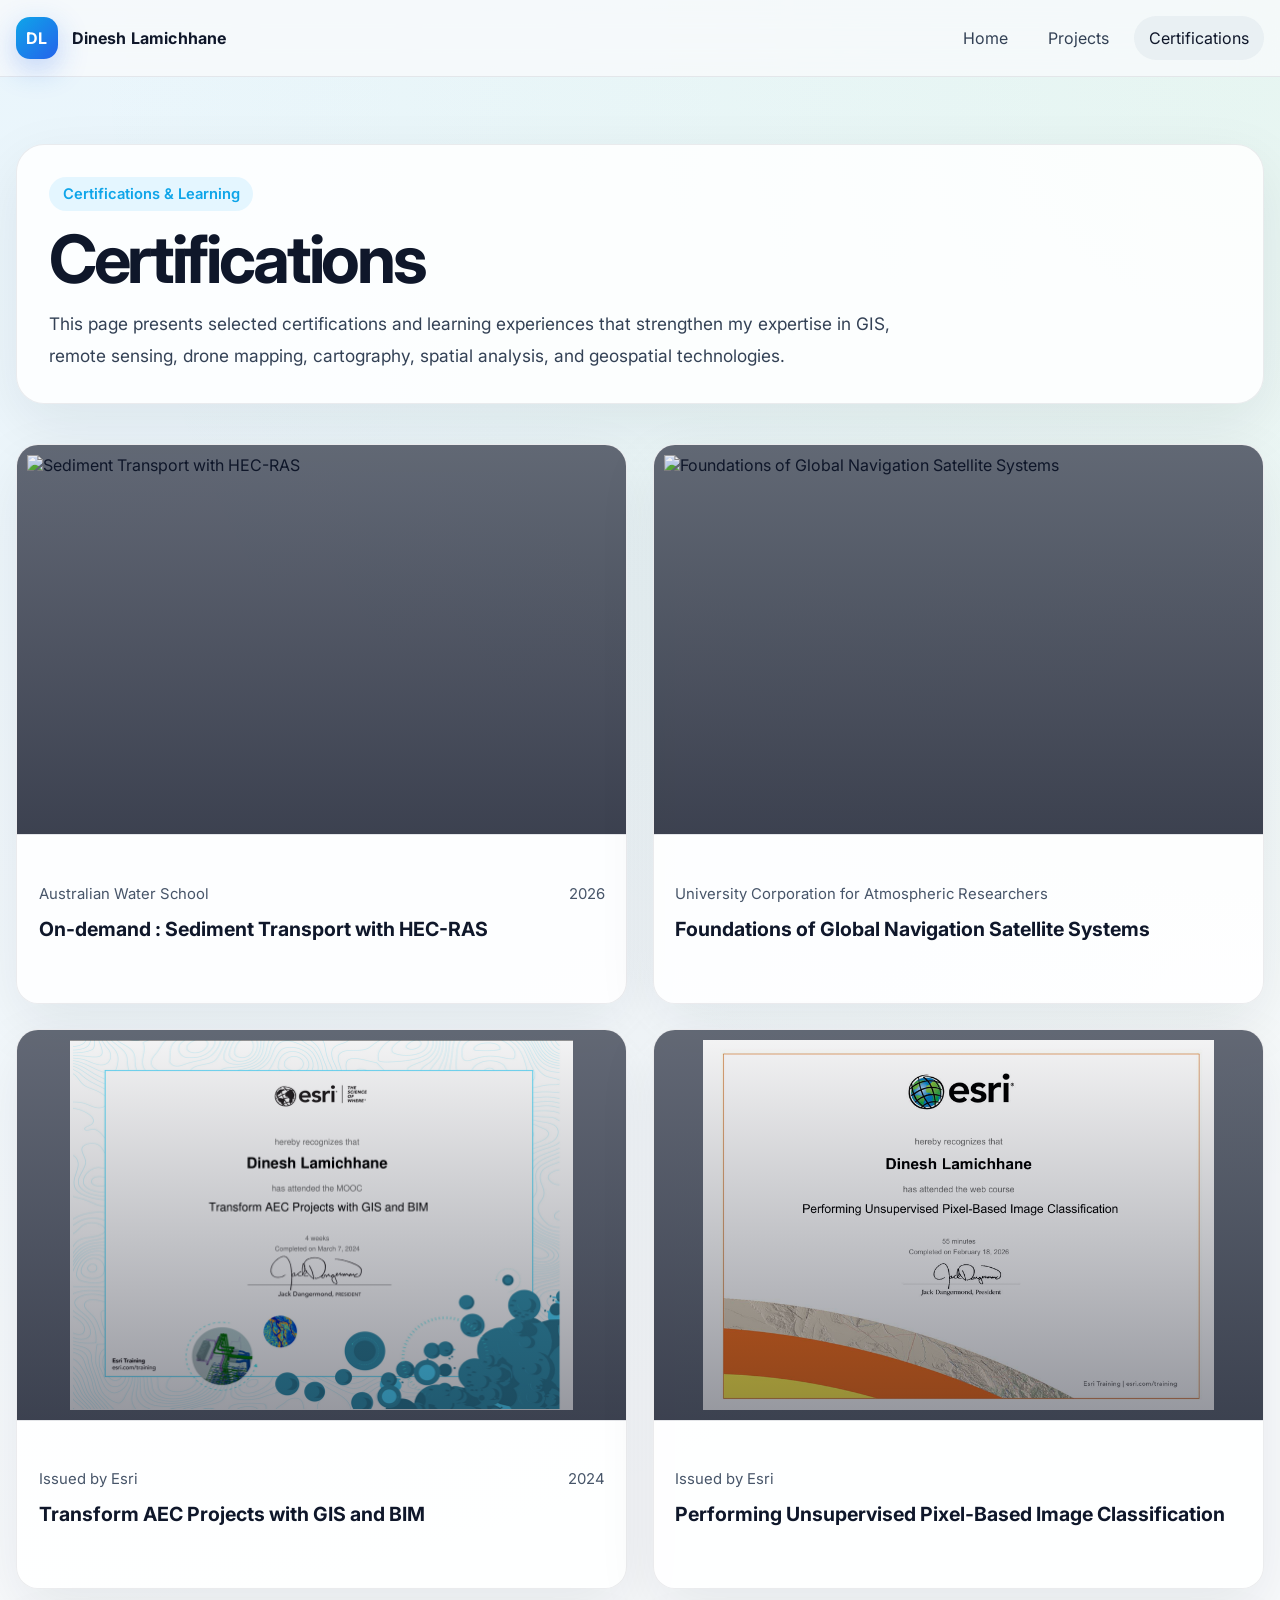
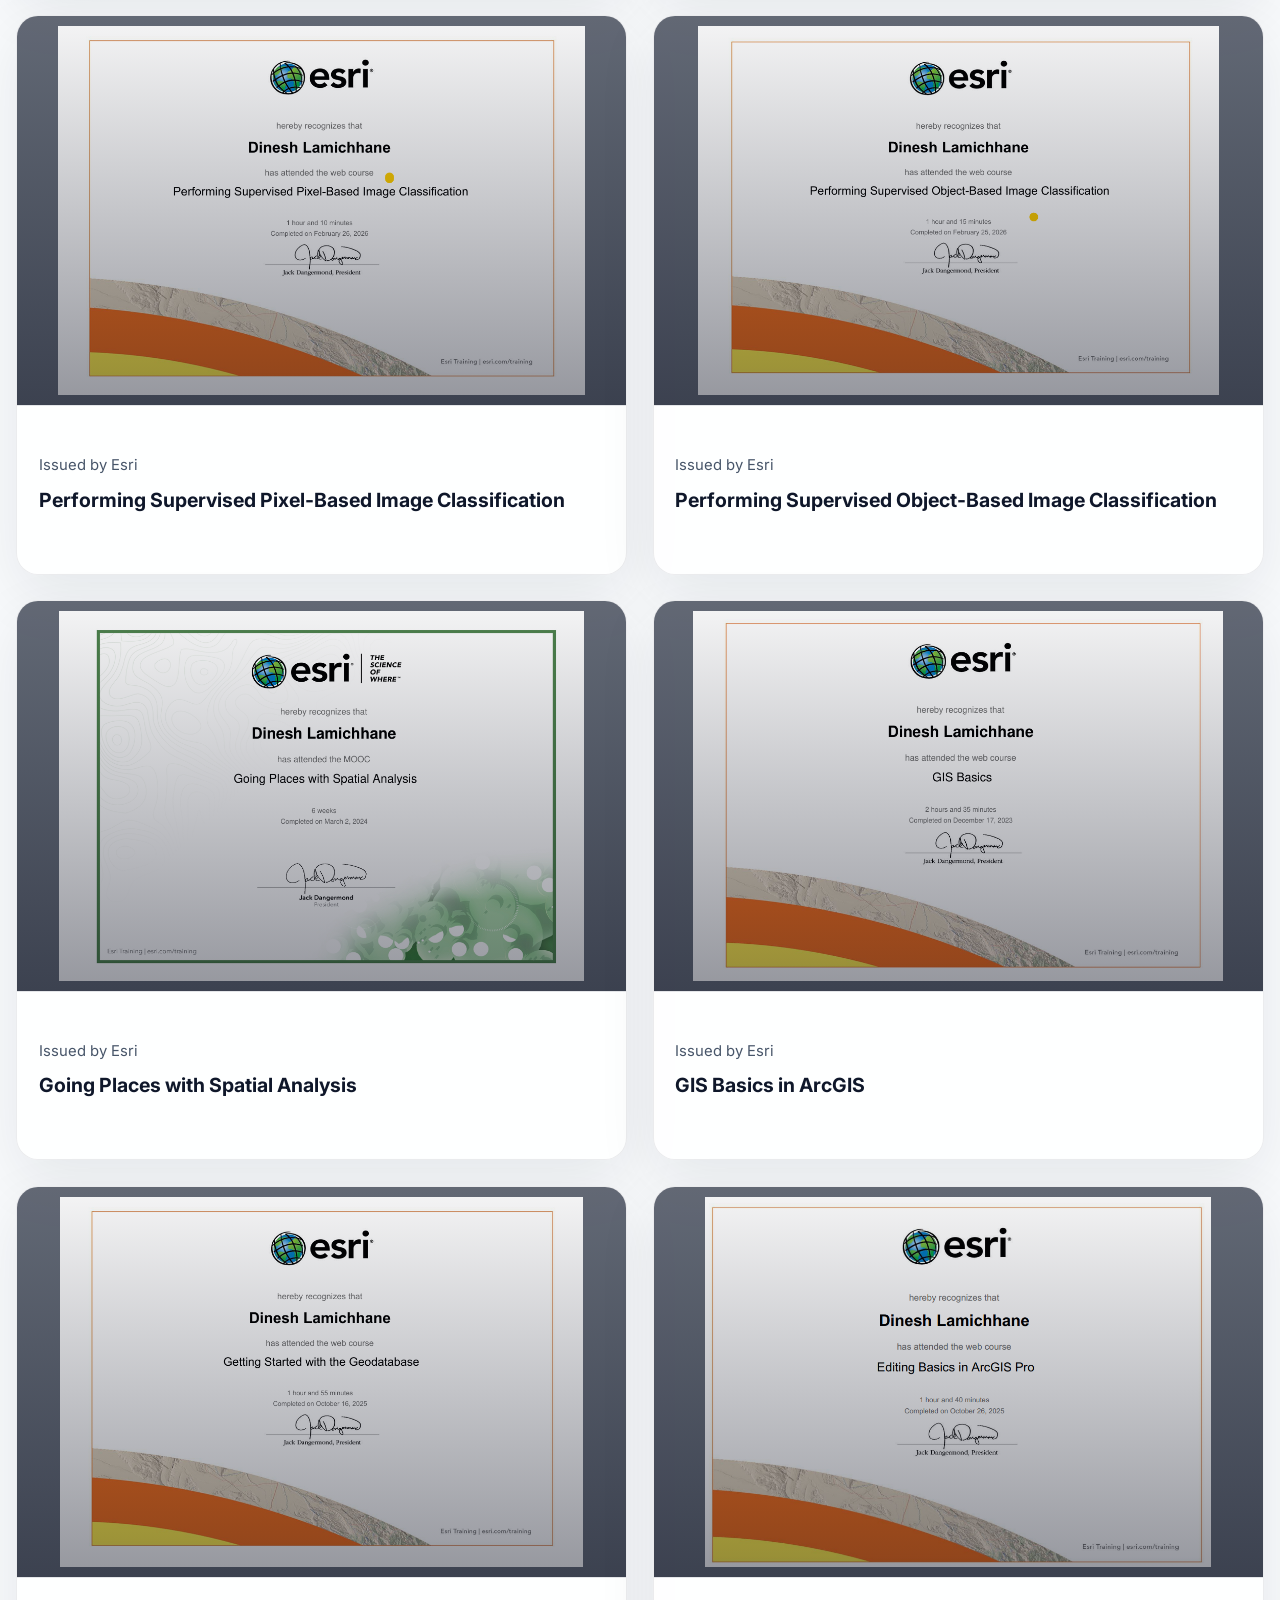
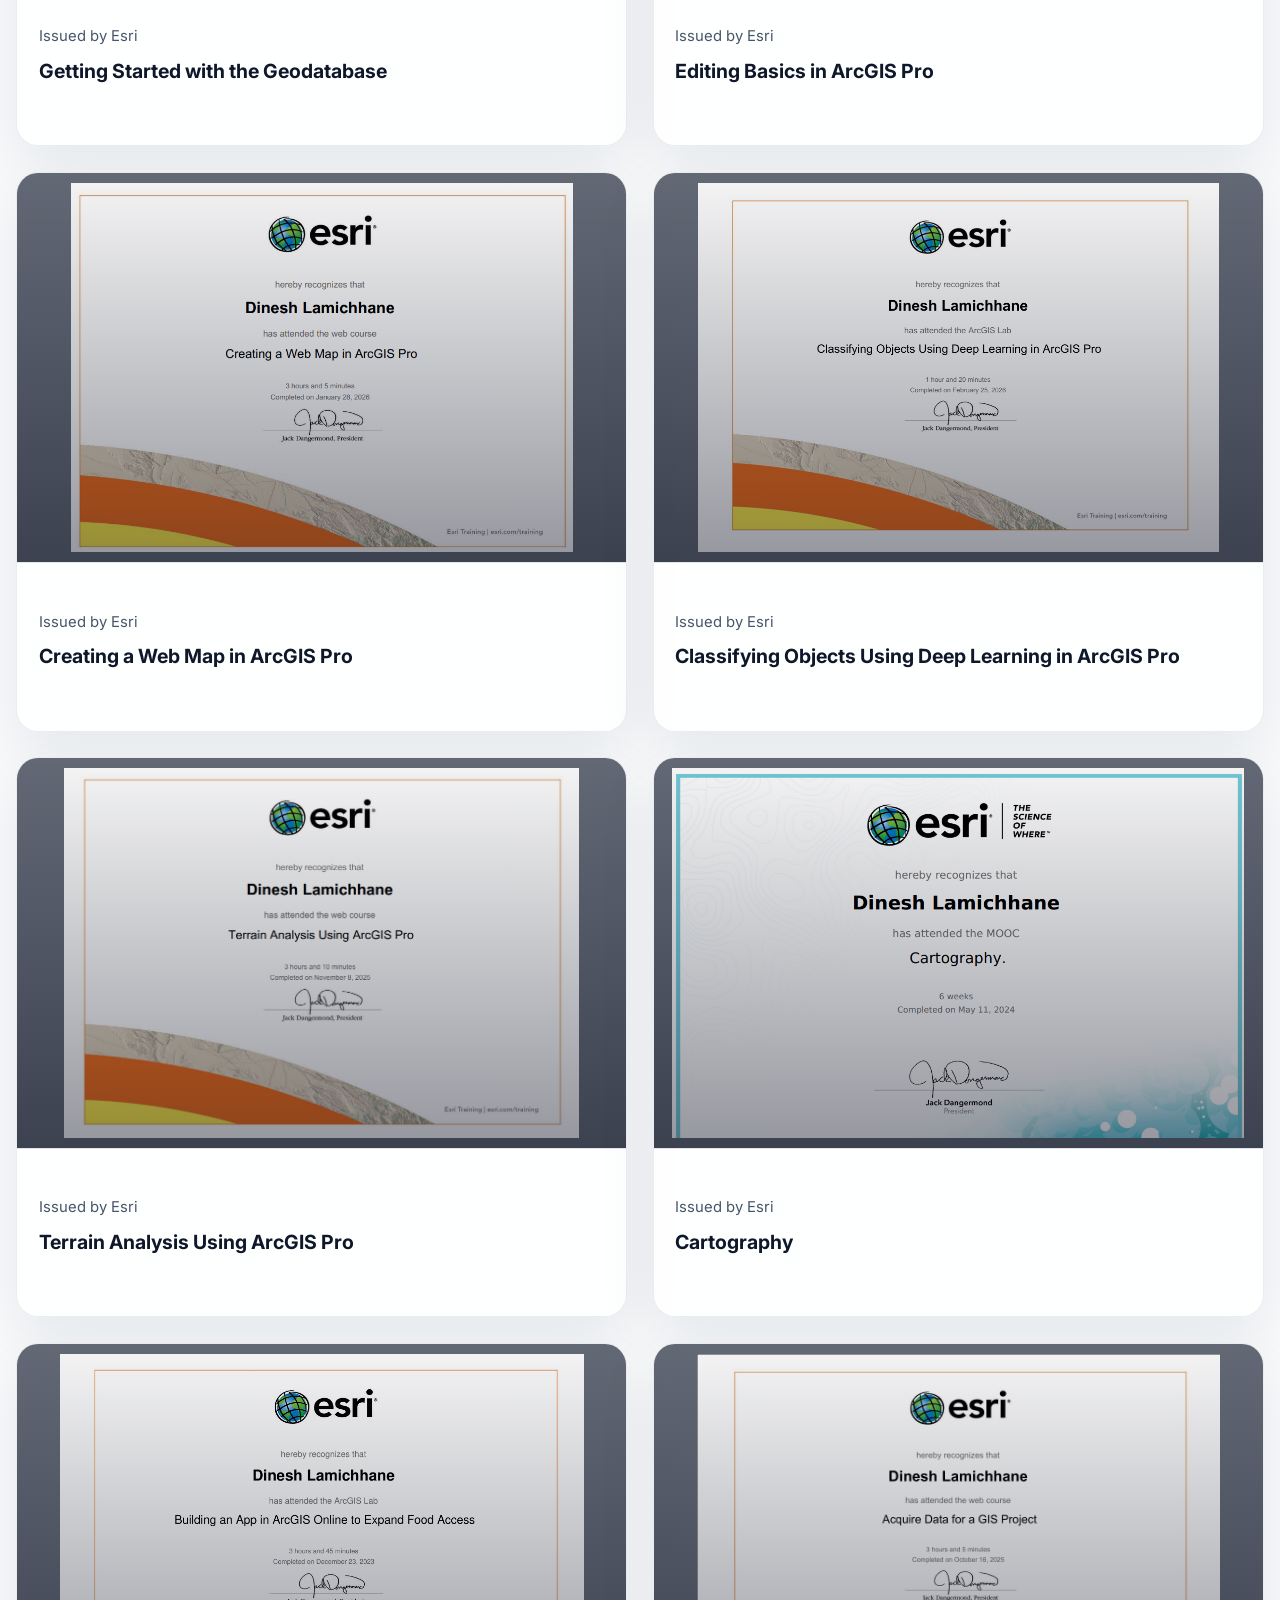
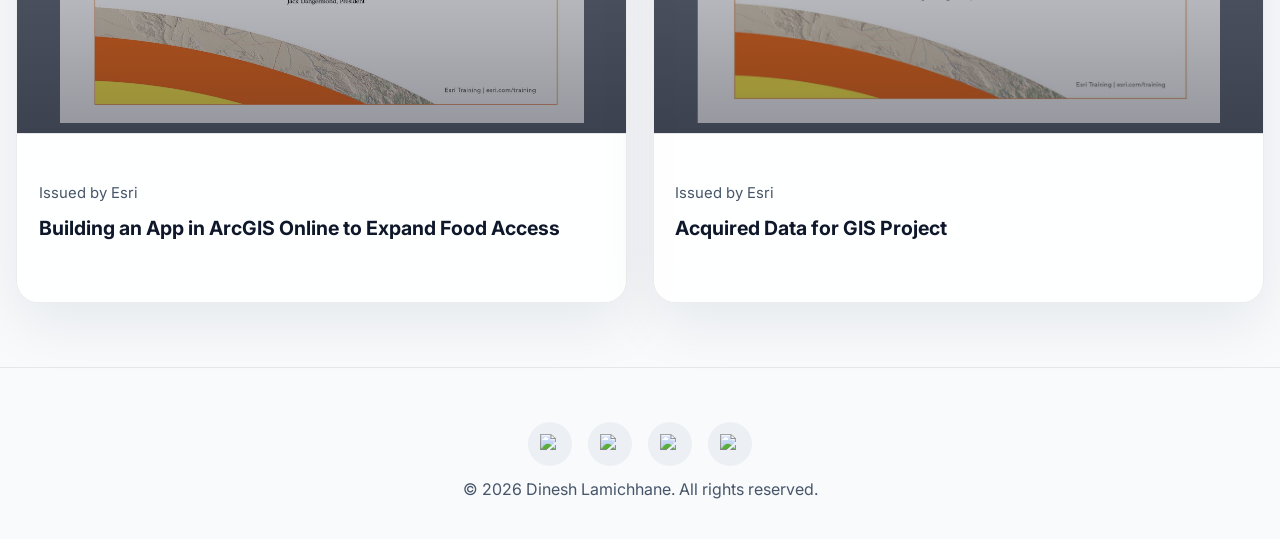
==== certifications.html @ a9d80a56 "Update print statement from 'Hello' to 'Goodbye'" ====
<!DOCTYPE html>
<html lang="en">
  <head>
    <meta charset="UTF-8" />
    <meta name="viewport" content="width=device-width, initial-scale=1.0" />
    <title>Dinesh Lamichhane | Certifications</title>
    <link rel="icon" href="Images/DP.JPG" type="image/x-icon" />
    <link rel="preconnect" href="https://fonts.googleapis.com" />
    <link rel="preconnect" href="https://fonts.gstatic.com" crossorigin />
    <link
      href="https://fonts.googleapis.com/css2?family=Inter:wght@400;500;600;700;800&display=swap"
      rel="stylesheet"
    />
    <link rel="stylesheet" href="style.css" />
  </head>
  <body>
    <header class="topbar">
      <div class="container nav">
        <a href="index.html" class="brand">
          <span class="brand-mark">DL</span>
          <span>Dinesh Lamichhane</span>
        </a>

        <button class="menu-toggle" id="menu-toggle" aria-label="Open Menu">
          ☰
        </button>

        <nav class="nav-links" id="nav-links">
          <a href="index.html">Home</a>
          <a href="projects.html">Projects</a>
          <a href="certifications.html" class="active">Certifications</a>
        </nav>
      </div>
    </header>

    <main>
      <section class="page-hero reveal">
        <div class="container">
          <div class="page-hero-card">
            <span class="eyebrow">Certifications & Learning</span>
            <h1>Certifications</h1>
            <p class="lead">
              This page presents selected certifications and learning experiences
              that strengthen my expertise in GIS, remote sensing, drone mapping,
              cartography, spatial analysis, and geospatial technologies.
            </p>
          </div>
        </div>
      </section>

      <section class="section reveal">
        <div class="container">
          <div class="cert-grid two-column-certs">
<!-- cartification 1 -->
            <a
              href="Images/Certificates/Sediment Transport with HEC-RAS.png"
              target="_blank"
              rel="noopener noreferrer"
              class="card-link"
            >
              <article class="cert-card cert-card-lg tilt-card">
                <div class="cert-image cert-image-lg">
                  <img
                    src="images/Certificates/Sediment Transport with HEC-RAS.png"
                    alt="Sediment Transport with HEC-RAS"
                    class="card-image"
                  />
                  <div class="cert-badges">
                    <!-- <span class="badge">Featured</span>
                    <span class="badge">Esri</span> -->
                  </div>
                </div>
                <div class="cert-content cert-content-lg">
                  <div class="cert-meta">
                    <span>Australian Water School</span>
                    <span>2026</span>
                  </div>
                  <h3 class="cert-title">On-demand : Sediment Transport with HEC-RAS</h3>
                </div>
              </article>
            </a>
<!-- certification 2 -->
            <a
              href="Images/Certificates/Foundations of Global Navigation Satellite Systems.png"
              target="_blank"
              rel="noopener noreferrer"
              class="card-link"
            >
              <article class="cert-card cert-card-lg tilt-card">
                <div class="cert-image cert-image-lg">
                  <img
                    src="images/Certificates/Foundations of Global Navigation Satellite Systems.png"
                    alt="Foundations of Global Navigation Satellite Systems"
                    class="card-image"
                  />
                </div>
                <div class="cert-content cert-content-lg">
                  <div class="cert-meta">
                    <span>University Corporation for Atmospheric Researchers</span>
                  </div>
                  <h3 class="cert-title">Foundations of Global Navigation Satellite Systems</h3>
                </div>
              </article>
            </a>
<!-- certification 3  -->
              <a
              href="images/Certificates/Transform AEC Projects with GIS and BIM.png"
              target="_blank"
              rel="noopener noreferrer"
              class="card-link"
            >
              <article class="cert-card cert-card-lg tilt-card">
                <div class="cert-image cert-image-lg">
                  <img
                    src="Images/Certificates/Transform AEC Projects with GIS and BIM.png"
                    alt="Transform AEC Projects with GIS and BIM"
                    class="card-image"
                  />
                </div>
                <div class="cert-content cert-content-lg">
                  <div class="cert-meta">
                    <span>Issued by Esri</span>
                    <span>2024</span>
                  </div>
                  <h3 class="cert-title">
                    Transform AEC Projects with GIS and BIM
                  </h3>
                </div>
              </article>
            </a>
<!-- certification 4 -->
            <a
              href="Images/Certificates/Performing Unsupervised Pixel-Based Image Classification.png"
              target="_blank"
              rel="noopener noreferrer"
              class="card-link"
            >
              <article class="cert-card cert-card-lg tilt-card">
                <div class="cert-image cert-image-lg">
                  <img
                    src="Images/Certificates/Performing Unsupervised Pixel-Based Image Classification.png"
                    alt="Performing Unsupervised Pixel-Based Image Classification"
                    class="card-image"
                  />
                </div>
                <div class="cert-content cert-content-lg">
                  <div class="cert-meta">
                    <span>Issued by Esri</span>
                  </div>
                  <h3 class="cert-title">
                    Performing Unsupervised Pixel-Based Image Classification
                  </h3>
                </div>
              </article>
            </a>
<!-- Certification 5 -->
             <a
              href="Images/Certificates/Performing Supervised Pixel-Based Image Classification.png"
              target="_blank"
              rel="noopener noreferrer"
              class="card-link"
            >
              <article class="cert-card cert-card-lg tilt-card">
                <div class="cert-image cert-image-lg">
                  <img
                    src="Images/Certificates/Performing Supervised Pixel-Based Image Classification.png"
                    alt="Performing Supervised Pixel-Based Image Classification"
                    class="card-image"
                  />
                </div>
                <div class="cert-content cert-content-lg">
                  <div class="cert-meta">
                    <span>Issued by Esri</span>
                  </div>
                  <h3 class="cert-title">
                    Performing Supervised Pixel-Based Image Classification
                  </h3>
                </div>
              </article>
            </a>
<!-- Certification 6  -->
            <a
              href="Images/Certificates/Performing Supervised Object-Based Image Classification.png"
              target="_blank"
              rel="noopener noreferrer"
              class="card-link"
            >
              <article class="cert-card cert-card-lg tilt-card">
                <div class="cert-image cert-image-lg">
                  <img
                    src="Images/Certificates/Performing Supervised Object-Based Image Classification.png"
                    alt="Performing Supervised Object-Based Image Classification"
                    class="card-image"
                  />
                </div>
                <div class="cert-content cert-content-lg">
                  <div class="cert-meta">
                    <span>Issued by Esri</span>
                  </div>
                  <h3 class="cert-title">
                    Performing Supervised Object-Based Image Classification
                  </h3>
                </div>
              </article>
            </a>
<!-- certification 7 -->
            <a
              href="Images/Certificates/Going Places with Spatial Analysis.png"
              target="_blank"
              rel="noopener noreferrer"
              class="card-link"
            >
              <article class="cert-card cert-card-lg tilt-card">
                <div class="cert-image cert-image-lg">
                  <img
                    src="Images/Certificates/Going Places with Spatial Analysis.png"
                    alt="Going Places with Spatial Analysis"
                    class="card-image"
                  />
                </div>
                <div class="cert-content cert-content-lg">
                  <div class="cert-meta">
                    <span>Issued by Esri</span>
                  </div>
                  <h3 class="cert-title">
                    Going Places with Spatial Analysis
                  </h3>
                </div>
              </article>
            </a>
<!-- certification 8 -->
            <a
              href="Images/Certificates/GIS Basics.png"
              target="_blank"
              rel="noopener noreferrer"
              class="card-link"
            >
              <article class="cert-card cert-card-lg tilt-card">
                <div class="cert-image cert-image-lg">
                  <img
                    src="Images/Certificates/GIS Basics.png"
                    alt="GIS Basics in ArcGIS"
                    class="card-image"
                  />
                </div>
                <div class="cert-content cert-content-lg">
                  <div class="cert-meta">
                    <span>Issued by Esri</span>
                  </div>
                  <h3 class="cert-title">
                    GIS Basics in ArcGIS
                  </h3>
                </div>
              </article>
            </a>
<!-- certification 9 -->
            <a
              href="Images/Certificates/Getting Started with the Geodatabase.png"
              target="_blank"
              rel="noopener noreferrer"
              class="card-link"
            >
              <article class="cert-card cert-card-lg tilt-card">
                <div class="cert-image cert-image-lg">
                  <img
                    src="Images/Certificates/Getting Started with the Geodatabase.png"
                    alt="Getting Started with the Geodatabase"
                    class="card-image"
                  />
                </div>
                <div class="cert-content cert-content-lg">
                  <div class="cert-meta">
                    <span>Issued by Esri</span>
                  </div>
                  <h3 class="cert-title">
                    Getting Started with the Geodatabase
                  </h3>
                </div>
              </article>
            </a>
<!-- certification 10 -->
            <a
              href="Images/Certificates/Editing Basics in ArcGIS Pro_Certificate_Dinesh Lamichhane.png"
              target="_blank"
              rel="noopener noreferrer"
              class="card-link"
            >
              <article class="cert-card cert-card-lg tilt-card">
                <div class="cert-image cert-image-lg">
                  <img
                    src="Images/Certificates/Editing Basics in ArcGIS Pro_Certificate_Dinesh Lamichhane.png"
                    alt="Editing Basics in ArcGIS Pro"
                    class="card-image"
                  />
                </div>
                <div class="cert-content cert-content-lg">
                  <div class="cert-meta">
                    <span>Issued by Esri</span>
                  </div>
                  <h3 class="cert-title">
                    Editing Basics in ArcGIS Pro
                  </h3>
                </div>
              </article>
            </a>
<!-- certification 11 -->
            <a
              href="Images/Certificates/Creating a Web Map in ArcGIS Pro.png"
              target="_blank"
              rel="noopener noreferrer"
              class="card-link"
            >
              <article class="cert-card cert-card-lg tilt-card">
                <div class="cert-image cert-image-lg">
                  <img
                    src="Images/Certificates/Creating a Web Map in ArcGIS Pro.png"
                    alt="Creating a Web Map in ArcGIS Pro"
                    class="card-image"
                  />
                </div>
                <div class="cert-content cert-content-lg">
                  <div class="cert-meta">
                    <span>Issued by Esri</span>
                  </div>
                  <h3 class="cert-title">
                    Creating a Web Map in ArcGIS Pro
                  </h3>
                </div>
              </article>
            </a>
<!-- Certification 12 -->
            <a
              href="Images/Certificates/Classifying Objects Using Deep Learning in ArcGIS Pro.png"
              target="_blank"
              rel="noopener noreferrer"
              class="card-link"
            >
              <article class="cert-card cert-card-lg tilt-card">
                <div class="cert-image cert-image-lg">
                  <img
                    src="Images/Certificates/Classifying Objects Using Deep Learning in ArcGIS Pro.png"
                    alt="Classifying Objects Using Deep Learning in ArcGIS Pro"
                    class="card-image"
                  />
                </div>
                <div class="cert-content cert-content-lg">
                  <div class="cert-meta">
                    <span>Issued by Esri</span>
                  </div>
                  <h3 class="cert-title">
                    Classifying Objects Using Deep Learning in ArcGIS Pro
                  </h3>
                </div>
              </article>
            </a>
<!-- Certification 13   -->
            <a
              href="Images/Certificates/Certificate_Terrian Analysis_Dinesh Lamichhane.png"
              target="_blank"
              rel="noopener noreferrer"
              class="card-link"
            >
              <article class="cert-card cert-card-lg tilt-card">
                <div class="cert-image cert-image-lg">
                  <img
                    src="Images/Certificates/Certificate_Terrian Analysis_Dinesh Lamichhane.png"
                    alt="Terrain Analysis Using ArcGIS Pro"
                    class="card-image"
                  />
                </div>
                <div class="cert-content cert-content-lg">
                  <div class="cert-meta">
                    <span>Issued by Esri</span>
                  </div>
                  <h3 class="cert-title">
                    Terrain Analysis Using ArcGIS Pro
                  </h3>
                </div>
              </article>
            </a>
<!-- certification 14  -->
            <a
              href="Images/Certificates/Cartography.png"
              target="_blank"
              rel="noopener noreferrer"
              class="card-link"
            >
              <article class="cert-card cert-card-lg tilt-card">
                <div class="cert-image cert-image-lg">
                  <img
                    src="Images/Certificates/Cartography.png"
                    alt="Cartography"
                    class="card-image"
                  />
                </div>
                <div class="cert-content cert-content-lg">
                  <div class="cert-meta">
                    <span>Issued by Esri</span>
                  </div>
                  <h3 class="cert-title">
                    Cartography
                  </h3>
                </div>
              </article>
            </a>
<!-- certification 15  -->
            <a
              href="Images/Certificates/Building an App in ArcGIS Online to Expand Food Access.png"
              target="_blank"
              rel="noopener noreferrer"
              class="card-link"
            >
              <article class="cert-card cert-card-lg tilt-card">
                <div class="cert-image cert-image-lg">
                  <img
                    src="Images/Certificates/Building an App in ArcGIS Online to Expand Food Access.png"
                    alt="Building an App in ArcGIS Online to Expand Food Access"
                    class="card-image"
                  />
                </div>
                <div class="cert-content cert-content-lg">
                  <div class="cert-meta">
                    <span>Issued by Esri</span>
                  </div>
                  <h3 class="cert-title">
                    Building an App in ArcGIS Online to Expand Food Access
                  </h3>
                </div>
              </article>
            </a>
<!-- certification 16 -->
            <a
              href="Images/Certificates/Acquired Data for GIS Project.png"
              target="_blank"
              rel="noopener noreferrer"
              class="card-link"
            >
              <article class="cert-card cert-card-lg tilt-card">
                <div class="cert-image cert-image-lg">
                  <img
                    src="Images/Certificates/Acquired Data for GIS Project.png"
                    alt="Acquired Data for GIS Project"
                    class="card-image"
                  />
                </div>
                <div class="cert-content cert-content-lg">
                  <div class="cert-meta">
                    <span>Issued by Esri</span>
                  </div>
                  <h3 class="cert-title">
                    Acquired Data for GIS Project
                  </h3>
                </div>
              </article>
            </a>


          </div>
        </div>
      </section>
    </main>

    <footer class="footer">
      <div class="container footer-bottom">
        <div class="footer-social">
          <a href="https://www.facebook.com/share/1HYurDYqZ6/?mibextid=wwXIfr" target="_blank" class="social-icon">
            <img src="https://img.freepik.com/premium-vector/facebook-app-icon-social-media-logo-vector-illustration-meta_277909-402.jpg?semt=ais_hybrid&w=740&q=80" alt="Facebook">
          </a>
                    
          <a href="https://www.linkedin.com/in/dinesh-lamichhane-501475238/" target="_blank" class="social-icon">
            <img src="https://img.icons8.com/color/1200/linkedin.jpg" alt="LinkedIn">
          </a>

          
          <a href="https://www.instagram.com/dinesh_lamxne?igsh=eDFnaHE5Mzd6Ym0x&utm_source=qr" target="_blank" class="social-icon">
            <img src="https://img.freepik.com/premium-vector/instagram-camera-logo_1273375-1272.jpg?semt=ais_rp_50_assets&w=740&q=80" alt="Instagram">
          </a>

          <a href="mailto:dineshlamxne@gmail.com" target="_blank" class="social-icon">
            <img src="https://img.icons8.com/color/1200/gmail-new.jpg" alt="Email">
          </a>
        </div>
        © 2026 Dinesh Lamichhane. All rights reserved.
      </div>
    </footer>

    <script src="script.js"></script>
  </body>
</html>
---- style.css ----
:root {
  --bg: #f8fafc;
  --bg-gradient-1: rgba(56, 189, 248, 0.08);
  --bg-gradient-2: rgba(34, 197, 94, 0.07);
  --panel: rgba(255, 255, 255, 0.84);
  --panel-border: rgba(15, 23, 42, 0.08);
  --text: #0f172a;
  --muted: #475569;
  --soft: #334155;
  --accent: #0ea5e9;
  --accent-2: #16a34a;
  --chip: rgba(14, 165, 233, 0.1);
  --bar-bg: rgba(148, 163, 184, 0.24);
  --bar-fill: #0ea5e9;
  --shadow: 0 20px 60px rgba(15, 23, 42, 0.08);
  --radius-xl: 28px;
  --radius-lg: 22px;
  --radius-md: 16px;
  --radius-sm: 12px;
  --max: 1320px;
}

@media (prefers-color-scheme: dark) {
  :root {
    --bg: #071224;
    --bg-gradient-1: rgba(56, 189, 248, 0.12);
    --bg-gradient-2: rgba(34, 197, 94, 0.08);
    --panel: rgba(11, 23, 42, 0.72);
    --panel-border: rgba(148, 163, 184, 0.14);
    --text: #e5eefb;
    --muted: #94a3b8;
    --soft: #cbd5e1;
    --accent: #38bdf8;
    --accent-2: #22c55e;
    --chip: rgba(56, 189, 248, 0.12);
    --bar-bg: rgba(255, 255, 255, 0.16);
    --bar-fill: #0ea5e9;
    --shadow: 0 20px 60px rgba(2, 8, 23, 0.35);
  }
}

* {
  box-sizing: border-box;
}

html {
  scroll-behavior: smooth;
}

body {
  margin: 0;
  font-family: "Inter", sans-serif;
  color: var(--text);
  background:
    radial-gradient(circle at top left, var(--bg-gradient-1), transparent 30%),
    radial-gradient(circle at top right, var(--bg-gradient-2), transparent 22%),
    linear-gradient(180deg, var(--bg) 0%, var(--bg) 100%);
}

a {
  color: inherit;
  text-decoration: none;
}

img {
  max-width: 100%;
  display: block;
}

.container {
  width: min(calc(100% - 2rem), var(--max));
  margin: 0 auto;
}

.topbar {
  position: sticky;
  top: 0;
  z-index: 100;
  backdrop-filter: blur(18px);
  background: color-mix(in srgb, var(--bg) 80%, transparent);
  border-bottom: 1px solid var(--panel-border);
}

.nav {
  min-height: 76px;
  display: flex;
  align-items: center;
  justify-content: space-between;
  gap: 1rem;
}

.brand {
  display: flex;
  align-items: center;
  gap: 0.85rem;
  font-weight: 700;
  letter-spacing: 0.01em;
}

.brand-mark {
  width: 42px;
  height: 42px;
  border-radius: 14px;
  display: grid;
  place-items: center;
  background: linear-gradient(135deg, var(--accent), #2563eb);
  color: white;
  box-shadow: 0 10px 30px rgba(37, 99, 235, 0.28);
}

.menu-toggle {
  display: none;
  border: none;
  background: rgba(148, 163, 184, 0.12);
  color: var(--text);
  font-size: 1.4rem;
  padding: 0.55rem 0.9rem;
  border-radius: 12px;
  cursor: pointer;
}

.nav-links {
  display: flex;
  align-items: center;
  gap: 0.6rem;
  flex-wrap: wrap;
}

.nav-links a {
  padding: 0.72rem 0.95rem;
  color: var(--soft);
  border-radius: 999px;
  transition: 0.25s ease;
}

.nav-links a:hover,
.nav-links a.active {
  color: var(--text);
  background: rgba(148, 163, 184, 0.12);
}

.hero {
  padding: 2rem 0 1rem;
}

.hero-layout {
  display: grid;
  grid-template-columns: 0.8fr 1.2fr;
  gap: 1.5rem;
  align-items: center;
}

.hero-card,
.hero-image-card,
.page-hero-card,
.preview-card,
.info-card,
.award-card,
.project-card,
.cert-card,
.footer-map-card,
.footer-contact-card,
.achievement-side-card,
.storymap-card {
  background: var(--panel);
  border: 1px solid var(--panel-border);
  box-shadow: var(--shadow);
}

.hero-card,
.hero-image-card {
  min-width: 0;
}

.hero-card {
  padding: 2.2rem;
  border-radius: var(--radius-xl);
}

.hero-image-card {
  border-radius: var(--radius-xl);
  padding: 1.5rem;
  text-align: center;
}

.profile-image-wrap {
  width: 100%;
  max-width: 360px;
  margin: 0 auto 1rem;
  padding: 8px;
  border-radius: 28px;
  background: linear-gradient(
    135deg,
    rgba(56, 189, 248, 0.9),
    rgba(34, 197, 94, 0.7)
  );
  box-shadow: 0 20px 40px rgba(56, 189, 248, 0.14);
}

.profile-image {
  width: 100%;
  height: 420px;
  object-fit: cover;
  border-radius: 22px;
}

.hero-image-info h3 {
  margin: 0;
  font-size: 1.45rem;
}

.hero-image-info p {
  margin: 0.5rem 0 0;
  color: var(--accent);
  font-weight: 600;
  min-height: 24px;
}

.page-hero {
  padding: 4.2rem 0 1.5rem;
}

.page-hero-card {
  border-radius: var(--radius-xl);
  padding: 2rem;
}

.eyebrow {
  display: inline-flex;
  align-items: center;
  gap: 0.45rem;
  padding: 0.5rem 0.85rem;
  border-radius: 999px;
  background: rgba(56, 189, 248, 0.12);
  color: var(--accent);
  font-size: 0.92rem;
  font-weight: 600;
}

h1,
h2,
h3 {
  color: var(--text);
}

h1 {
  margin: 1rem 0 1rem;
  font-size: clamp(2.2rem, 5.2vw, 5.2rem);
  line-height: 0.98;
  letter-spacing: -0.05em;
}

.accent-text {
  color: var(--accent);
}

.lead {
  margin: 0;
  max-width: 900px;
  color: var(--soft);
  font-size: 1.08rem;
  line-height: 1.8;
}

.hero-actions,
.section-actions {
  display: flex;
  gap: 0.85rem;
  flex-wrap: wrap;
  margin-top: 1.6rem;
}

.btn {
  display: inline-flex;
  align-items: center;
  justify-content: center;
  border: 0;
  border-radius: 999px;
  padding: 0.95rem 1.3rem;
  font: inherit;
  font-weight: 700;
  cursor: pointer;
  transition: 0.25s ease;
}

.btn-primary {
  color: #03111f;
  background: linear-gradient(135deg, #67e8f9, #38bdf8);
}

.btn-secondary {
  color: var(--text);
  background: rgba(148, 163, 184, 0.12);
  border: 1px solid rgba(148, 163, 184, 0.16);
}

.btn:hover {
  transform: translateY(-2px);
}

.section {
  padding: 1rem 0 4rem;
}

.section-head {
  display: flex;
  align-items: end;
  justify-content: space-between;
  gap: 1rem;
  margin: 0 0 1.4rem;
}

.center-head {
  justify-content: center;
  text-align: center;
}

.section-head h2 {
  margin: 0;
  font-size: clamp(1.55rem, 4vw, 2.4rem);
  letter-spacing: -0.03em;
}

.section-head p {
  margin: 0.55rem 0 0;
  color: var(--muted);
  max-width: 780px;
  line-height: 1.7;
}

.tag-list {
  display: flex;
  flex-wrap: wrap;
  gap: 0.6rem;
}

.tag {
  padding: 0.55rem 0.85rem;
  border-radius: 999px;
  background: var(--chip);
  color: var(--accent);
  font-size: 0.88rem;
  font-weight: 600;
}

.about-achievement-layout {
  display: grid;
  grid-template-columns: 1.15fr 0.85fr;
  gap: 1.5rem;
  align-items: start;
}

.about-block {
  min-width: 0;
}

.achievement-side-card {
  border-radius: var(--radius-xl);
  padding: 1.8rem;
}

.achievement-side-title {
  margin: 0 0 1.5rem;
  font-size: 1.6rem;
}

.achievement-side-grid {
  display: grid;
  grid-template-columns: repeat(2, minmax(0, 1fr));
  gap: 1rem;
}

.achievement-side-item {
  padding: 1rem;
  border-radius: var(--radius-md);
  background: rgba(148, 163, 184, 0.08);
  border: 1px solid rgba(148, 163, 184, 0.08);
}

.achievement-side-item strong {
  display: block;
  font-size: 2rem;
  margin-bottom: 0.35rem;
  color: var(--text);
}

.achievement-side-item span {
  color: var(--muted);
  line-height: 1.5;
  font-size: 0.95rem;
  font-weight: 600;
}

/* Skills */
#skills .section-head {
  justify-content: flex-start;
  text-align: left;
}

.skills-progress-grid {
  display: grid;
  grid-template-columns: repeat(2, minmax(0, 1fr));
  gap: 2.5rem;
  align-items: start;
}

.skills-column {
  padding: 1rem 0;
}

.skills-subtitle {
  margin: 0 0 1.5rem;
  font-size: 1.6rem;
  color: var(--muted);
  text-decoration: underline;
  text-underline-offset: 6px;
  text-align: left;
}

.skill-progress-item {
  margin-bottom: 1.15rem;
}

.skill-progress-label {
  display: flex;
  justify-content: space-between;
  margin-bottom: 0.55rem;
  color: var(--soft);
  font-size: 1.05rem;
  font-weight: 500;
}

.skill-progress-bar {
  width: 100%;
  height: 20px;
  border-radius: 6px;
  background: var(--bar-bg);
  overflow: hidden;
}

.skill-progress-fill {
  height: 100%;
  background: var(--bar-fill);
  border-radius: 6px;
}

/* Grid cards */
.preview-grid {
  display: grid;
  grid-template-columns: repeat(3, minmax(0, 1fr));
  gap: 1.25rem;
}

.info-grid {
  display: grid;
  grid-template-columns: repeat(2, minmax(0, 1fr));
  gap: 1.25rem;
}

.awards-grid {
  display: grid;
  grid-template-columns: repeat(4, minmax(0, 1fr));
  gap: 1.1rem;
}

.preview-card,
.info-card,
.award-card,
.project-card,
.cert-card {
  overflow: hidden;
  border-radius: var(--radius-lg);
  transition:
    transform 0.35s ease,
    border-color 0.35s ease,
    box-shadow 0.35s ease;
  transform-style: preserve-3d;
  display: flex;
  flex-direction: column;
  height: 100%;
}

.preview-card:hover,
.info-card:hover,
.award-card:hover,
.project-card:hover,
.cert-card:hover {
  transform: translateY(-8px);
  border-color: rgba(56, 189, 248, 0.35);
  box-shadow: 0 24px 70px rgba(2, 8, 23, 0.18);
}

.preview-content,
.info-card-content,
.project-content,
.cert-content {
  padding: 1.35rem;
  display: flex;
  flex-direction: column;
  flex-grow: 1;
}

.preview-title,
.info-card-content h3,
.award-card h3,
.project-title,
.cert-title {
  margin: 0 0 0.7rem;
  font-size: 1.18rem;
  line-height: 1.35;
}

.preview-desc,
.info-card-content p,
.award-card p,
.project-desc,
.cert-desc {
  margin: 0;
  color: var(--soft);
  line-height: 1.7;
  font-size: 0.98rem;
}

.award-card {
  padding: 1.35rem;
}

.award-icon {
  font-size: 1.8rem;
  margin-bottom: 0.9rem;
}

/* Projects & Certifications default grids */
.projects-grid,
.cert-grid {
  display: grid;
  grid-template-columns: repeat(3, minmax(0, 1fr));
  gap: 1.25rem;
}

/* Two-column layouts for full pages */
.two-column-projects,
.two-column-certs {
  grid-template-columns: repeat(2, minmax(0, 1fr));
  gap: 1.6rem;
}

/* Larger project cards */
.project-card-lg {
  min-height: 560px;
}

.project-image,
.preview-image {
  position: relative;
  width: 100%;
  height: 240px;
  overflow: hidden;
  background: rgba(148, 163, 184, 0.08);
  border-bottom: 1px solid var(--panel-border);
}

.project-image-lg {
  height: 300px;
}

.project-content-lg {
  padding: 1.5rem;
}

.project-card-lg .project-title {
  font-size: 1.28rem;
  line-height: 1.4;
}

.project-card-lg .tag-list {
  margin-top: 1rem;
}

.project-card-lg .project-desc {
  display: block;
  overflow: visible;
}

/* Certification cards: 70/30 layout */
.cert-card-lg {
  display: grid;
  grid-template-rows: 70% 30%;
  height: 560px;
}

.cert-image,
.cert-image-lg {
  position: relative;
  width: 100%;
  height: 100%;
  overflow: hidden;
  background: rgba(148, 163, 184, 0.08);
  border-bottom: 1px solid var(--panel-border);
}

.cert-image-lg img {
  width: 100%;
  height: 100%;
  object-fit: contain;
  object-position: center;
  background: rgba(7, 18, 36, 0.6);
  padding: 10px;
}

.cert-content-lg {
  padding: 1.2rem 1.35rem;
  display: flex;
  flex-direction: column;
  justify-content: center;
}

.cert-card-lg .cert-title {
  font-size: 1.22rem;
  line-height: 1.35;
}

.cert-card-lg .cert-desc {
  display: block;
  overflow: visible;
}

.cert-card-lg .tag-list {
  margin-top: 0.9rem;
}

.card-image {
  width: 100%;
  height: 100%;
  object-fit: cover;
  object-position: center;
}

.project-image::before,
.cert-image::before {
  content: "";
  position: absolute;
  inset: 0;
  background: linear-gradient(
    180deg,
    rgba(2, 6, 23, 0.04),
    rgba(2, 6, 23, 0.42)
  );
  pointer-events: none;
}

.project-badges,
.cert-badges {
  position: absolute;
  left: 1rem;
  bottom: 1rem;
  z-index: 2;
  display: flex;
  gap: 0.5rem;
  flex-wrap: wrap;
}

.badge {
  padding: 0.45rem 0.75rem;
  border-radius: 999px;
  background: rgba(2, 6, 23, 0.62);
  border: 1px solid rgba(255, 255, 255, 0.12);
  color: #e2e8f0;
  font-size: 0.84rem;
  font-weight: 600;
}

.project-meta,
.cert-meta {
  display: flex;
  justify-content: space-between;
  gap: 0.75rem;
  color: var(--muted);
  font-size: 0.93rem;
  margin-bottom: 0.8rem;
}

/* StoryMaps slider */
.storymaps-slider-wrap {
  position: relative;
  display: flex;
  align-items: center;
  gap: 1rem;
}

.storymaps-slider {
  display: flex;
  gap: 1.25rem;
  overflow-x: auto;
  scroll-behavior: smooth;
  padding-bottom: 0.5rem;
  scrollbar-width: none;
  width: 100%;
}

.storymaps-slider::-webkit-scrollbar {
  display: none;
}

.storymap-card {
  flex: 0 0 calc(33.333% - 0.85rem);
  min-width: 320px;
  border-radius: var(--radius-lg);
  overflow: hidden;
  transition:
    transform 0.35s ease,
    border-color 0.35s ease;
}

.storymap-card:hover {
  transform: translateY(-8px);
  border-color: rgba(56, 189, 248, 0.35);
}

.storymap-image {
  width: 100%;
  height: 220px;
  overflow: hidden;
  background: rgba(148, 163, 184, 0.08);
}

.storymap-image img {
  width: 100%;
  height: 100%;
  object-fit: cover;
}

.storymap-content {
  padding: 1.2rem;
}

.storymap-title {
  margin: 0;
  font-size: 1.15rem;
  line-height: 1.4;
  color: var(--text);
}

.storymaps-nav {
  width: 46px;
  height: 46px;
  border: 1px solid var(--panel-border);
  background: var(--panel);
  color: var(--text);
  border-radius: 999px;
  cursor: pointer;
  font-size: 1.7rem;
  display: grid;
  place-items: center;
  box-shadow: var(--shadow);
  transition: 0.25s ease;
  flex-shrink: 0;
}

.storymaps-nav:hover {
  transform: translateY(-2px);
  border-color: rgba(56, 189, 248, 0.35);
}

/* Footer */
.footer {
  border-top: 1px solid var(--panel-border);
  padding: 2rem 0 2.5rem;
  color: var(--muted);
}

.footer-grid {
  display: grid;
  grid-template-columns: 1.05fr 0.95fr;
  gap: 1.25rem;
  margin-bottom: 1.5rem;
}

.footer-map-card,
.footer-contact-card {
  border-radius: var(--radius-lg);
  padding: 1.4rem;
}

.footer-map-card h3,
.footer-contact-card h3 {
  margin: 0 0 0.65rem;
  font-size: 1.2rem;
}

.footer-map-card p,
.footer-contact-card p {
  margin: 0 0 1rem;
  color: var(--soft);
  line-height: 1.7;
}

.map-embed {
  width: 100%;
  min-height: 420px;
  overflow: hidden;
  border-radius: var(--radius-md);
  border: 1px solid rgba(148, 163, 184, 0.14);
  background: rgba(148, 163, 184, 0.06);
}

.map-embed iframe {
  width: 100%;
  height: 420px;
  border: 0;
  display: block;
}

.contact-form {
  display: grid;
  gap: 0.9rem;
  margin-top: 1rem;
}

.form-row input,
.form-row textarea {
  width: 100%;
  padding: 0.95rem 1rem;
  border-radius: 14px;
  border: 1px solid rgba(148, 163, 184, 0.16);
  background: rgba(148, 163, 184, 0.08);
  color: var(--text);
  font: inherit;
  outline: none;
  transition: 0.25s ease;
}

.form-row input::placeholder,
.form-row textarea::placeholder {
  color: var(--muted);
}

.form-row input:focus,
.form-row textarea:focus {
  border-color: rgba(56, 189, 248, 0.5);
  box-shadow: 0 0 0 4px rgba(56, 189, 248, 0.12);
}

.form-status {
  min-height: 22px;
  margin: 0.4rem 0 0;
  color: var(--accent);
  font-size: 0.95rem;
}

.contact-details {
  margin-top: 1rem;
  padding-top: 1rem;
  border-top: 1px solid rgba(148, 163, 184, 0.12);
}

.contact-details p {
  margin: 0.45rem 0;
  color: var(--soft);
}

.contact-details a {
  color: var(--accent);
  text-decoration: none;
  font-weight: 500;
}

.contact-details a:hover {
  text-decoration: underline;
}

.footer-bottom {
  text-align: center;
  margin-top: 1rem;
  padding-top: 0.4rem;
  color: var(--muted);
}

.card-link {
  display: block;
  color: inherit;
  text-decoration: none;
}

.reveal {
  opacity: 0;
  transform: translateY(28px);
  transition:
    opacity 0.8s ease,
    transform 0.8s ease;
}

.reveal.show {
  opacity: 1;
  transform: translateY(0);
}

.delay-1 {
  transition-delay: 0.15s;
}

.footer-social {
  display: flex;
  justify-content: center;
  gap: 1rem;
  margin-bottom: 0.8rem;
}

.social-icon {
  width: 44px;
  height: 44px;
  display: flex;
  align-items: center;
  justify-content: center;
  border-radius: 50%;
  background: rgba(148, 163, 184, 0.12);
  transition: 0.25s ease;
}

.social-icon img {
  width: 20px;
  height: 20px;
  object-fit: fill;
}

.social-icon:hover {
  transform: translateY(-4px);
  background: var(--accent);
}

.footer-copy {
  margin: 0;
  color: var(--muted);
  font-size: 0.95rem;
}

@media (max-width: 1150px) {
  .hero-layout,
  .preview-grid,
  .footer-grid,
  .about-achievement-layout {
    grid-template-columns: 1fr 1fr;
  }

  .awards-grid {
    grid-template-columns: repeat(2, minmax(0, 1fr));
  }

  .info-grid,
  .skills-progress-grid,
  .two-column-projects,
  .two-column-certs {
    grid-template-columns: 1fr 1fr;
  }

  .storymap-card {
    flex: 0 0 calc(50% - 0.65rem);
  }

  .project-card-lg {
    min-height: 540px;
  }

  .project-image-lg {
    height: 280px;
  }

  .cert-card-lg {
    height: 540px;
  }
}

@media (max-width: 820px) {
  .menu-toggle {
    display: inline-flex;
    align-items: center;
    justify-content: center;
  }

  .nav {
    flex-wrap: wrap;
    padding: 1rem 0;
  }

  .nav-links {
    display: none;
    width: 100%;
    flex-direction: column;
    align-items: flex-start;
    padding-top: 0.75rem;
  }

  .nav-links.show {
    display: flex;
  }

  .hero-layout,
  .preview-grid,
  .info-grid,
  .awards-grid,
  .footer-grid,
  .skills-progress-grid,
  .about-achievement-layout,
  .achievement-side-grid,
  .two-column-projects,
  .two-column-certs {
    grid-template-columns: 1fr;
  }

  .hero {
    padding-top: 3.6rem;
  }

  .hero-card,
  .hero-image-card,
  .page-hero-card,
  .achievement-side-card {
    padding: 1.25rem;
  }

  .section-head {
    flex-direction: column;
    align-items: flex-start;
  }

  .profile-image {
    height: 320px;
  }

  .container {
    width: min(calc(100% - 1.4rem), var(--max));
  }

  .project-image,
  .preview-image {
    height: 220px;
  }

  .project-image-lg {
    height: 240px;
  }

  .project-card-lg {
    min-height: auto;
  }

  .cert-card-lg {
    grid-template-rows: 62% 38%;
    height: 520px;
  }

  .cert-content-lg {
    padding: 1rem 1.1rem;
  }

  .storymaps-slider-wrap {
    gap: 0.6rem;
  }

  .storymap-card {
    flex: 0 0 100%;
    min-width: 100%;
  }

  .storymap-image {
    height: 200px;
  }

  .storymaps-nav {
    width: 40px;
    height: 40px;
    font-size: 1.4rem;
  }
}
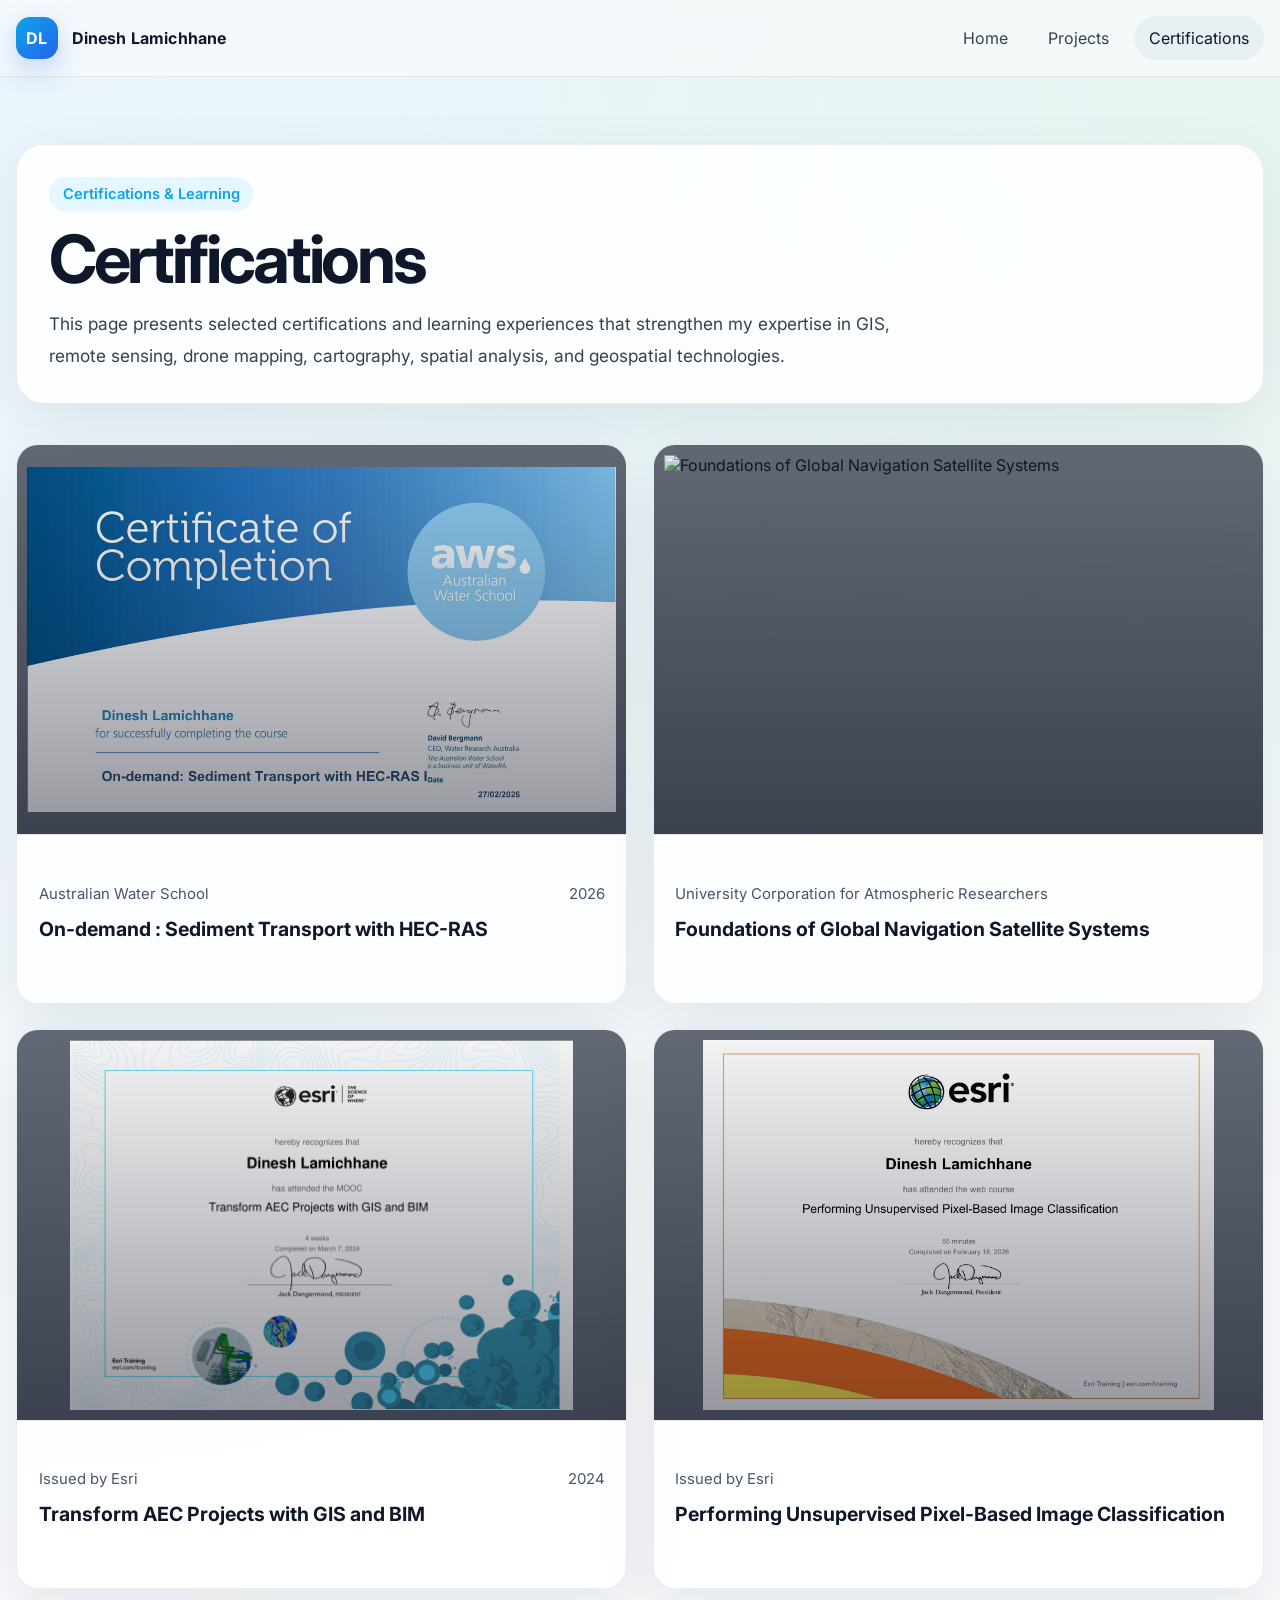
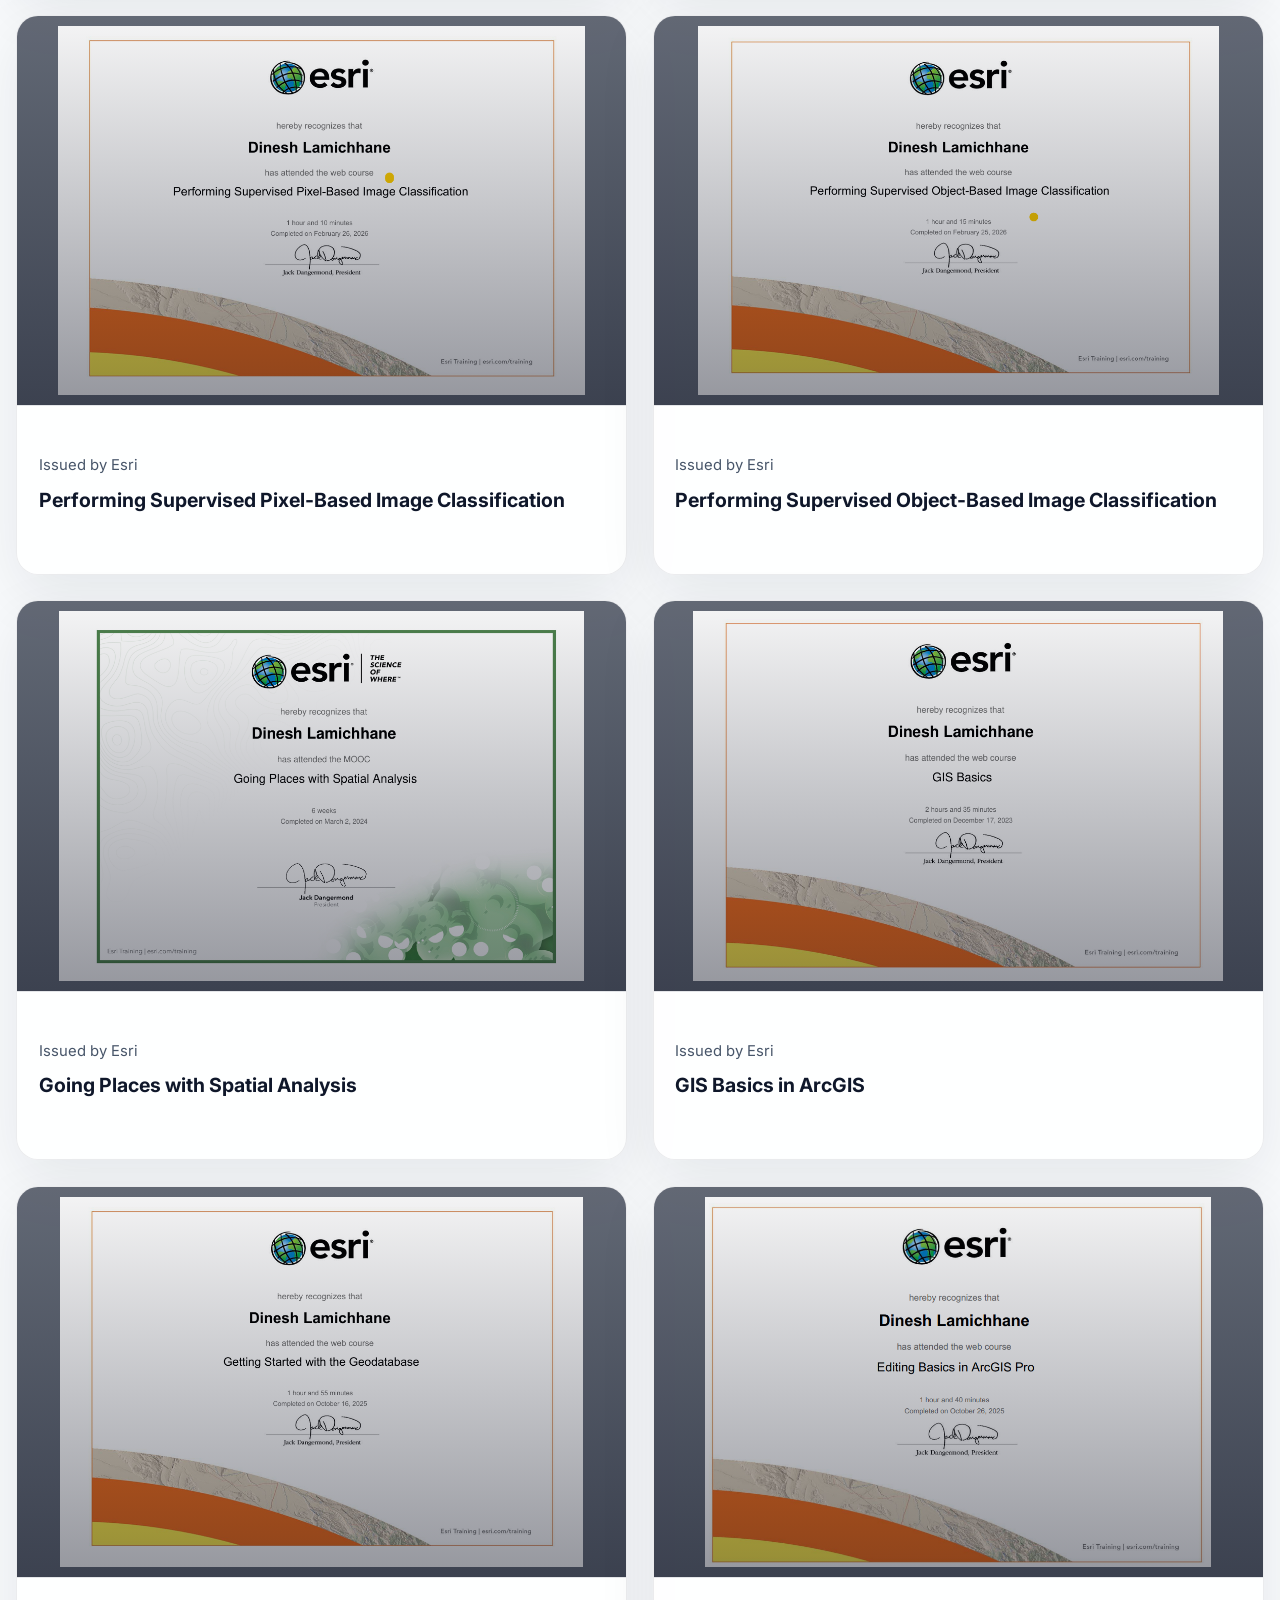
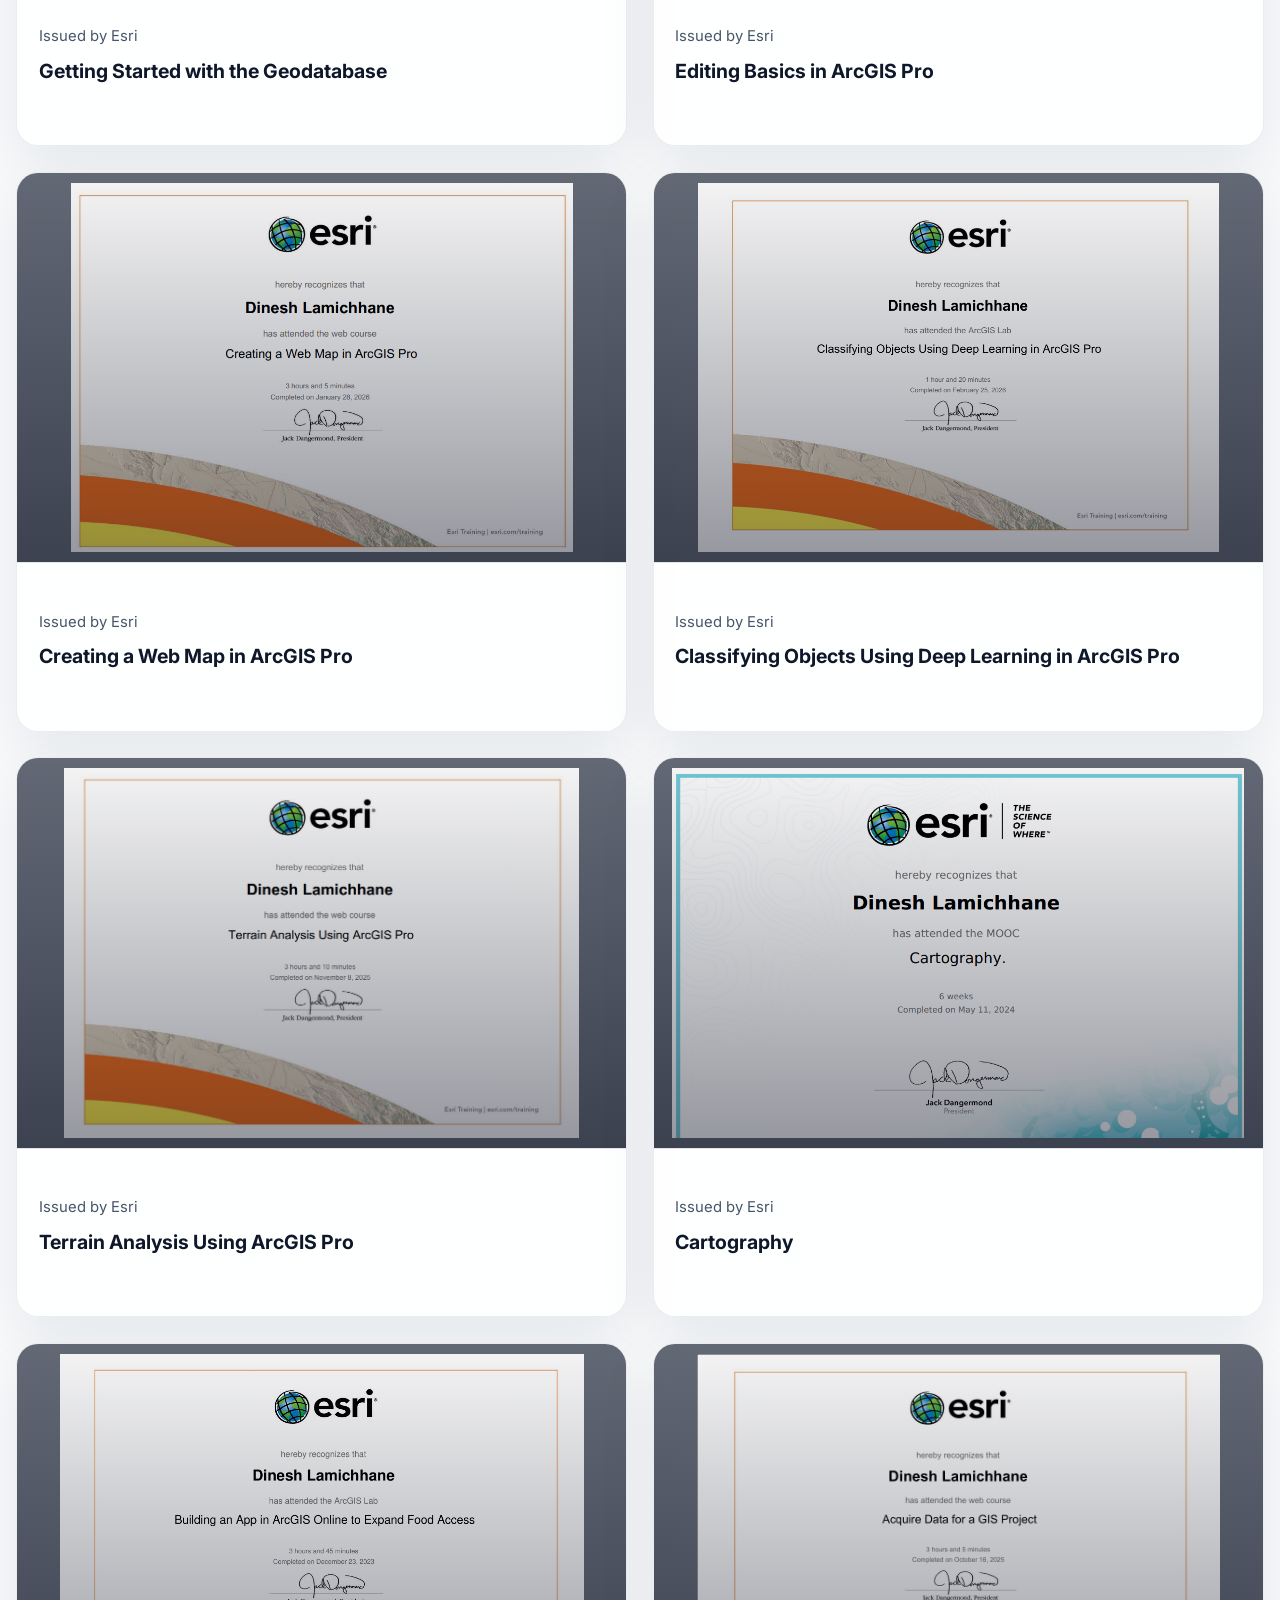
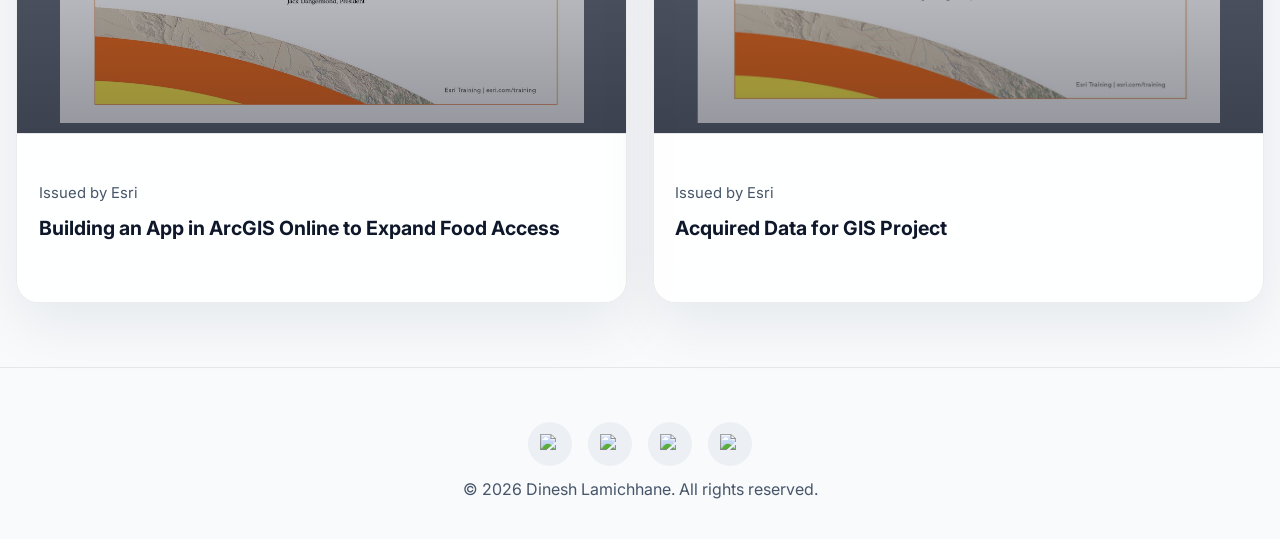
==== commit a65db85d: "Update print statement from 'Hello' to 'Goodbye'" ====
--- a/certifications.html
+++ b/certifications.html
@@ -61,7 +61,7 @@
               <article class="cert-card cert-card-lg tilt-card">
                 <div class="cert-image cert-image-lg">
                   <img
-                    src="images/Certificates/Sediment Transport with HEC-RAS.png"
+                    src="Images/Certificates/Sediment Transport with HEC-RAS.png"
                     alt="Sediment Transport with HEC-RAS"
                     class="card-image"
                   />
@@ -104,7 +104,7 @@
             </a>
 <!-- certification 3  -->
               <a
-              href="images/Certificates/Transform AEC Projects with GIS and BIM.png"
+              href="Images/Certificates/Transform AEC Projects with GIS and BIM.png"
               target="_blank"
               rel="noopener noreferrer"
               class="card-link"
@@ -489,3 +489,5 @@
 </html>
 
 
+
+
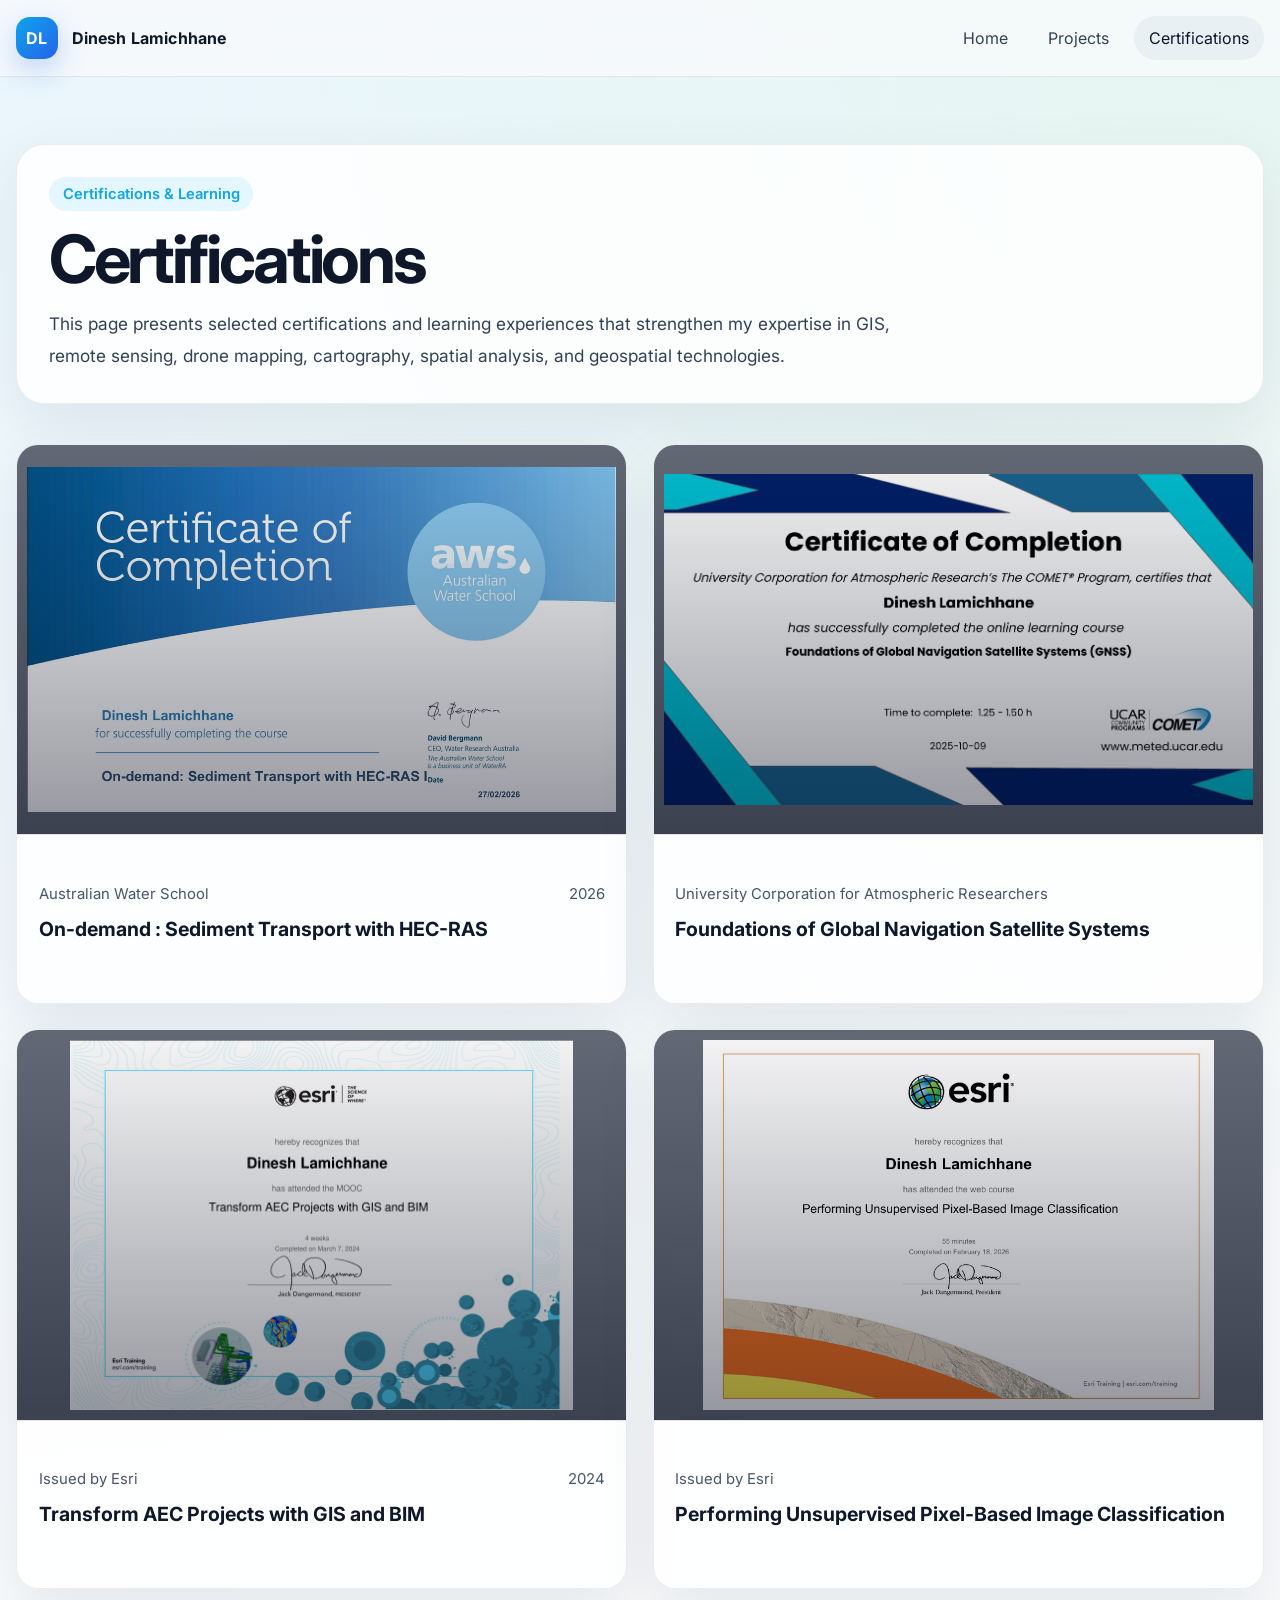
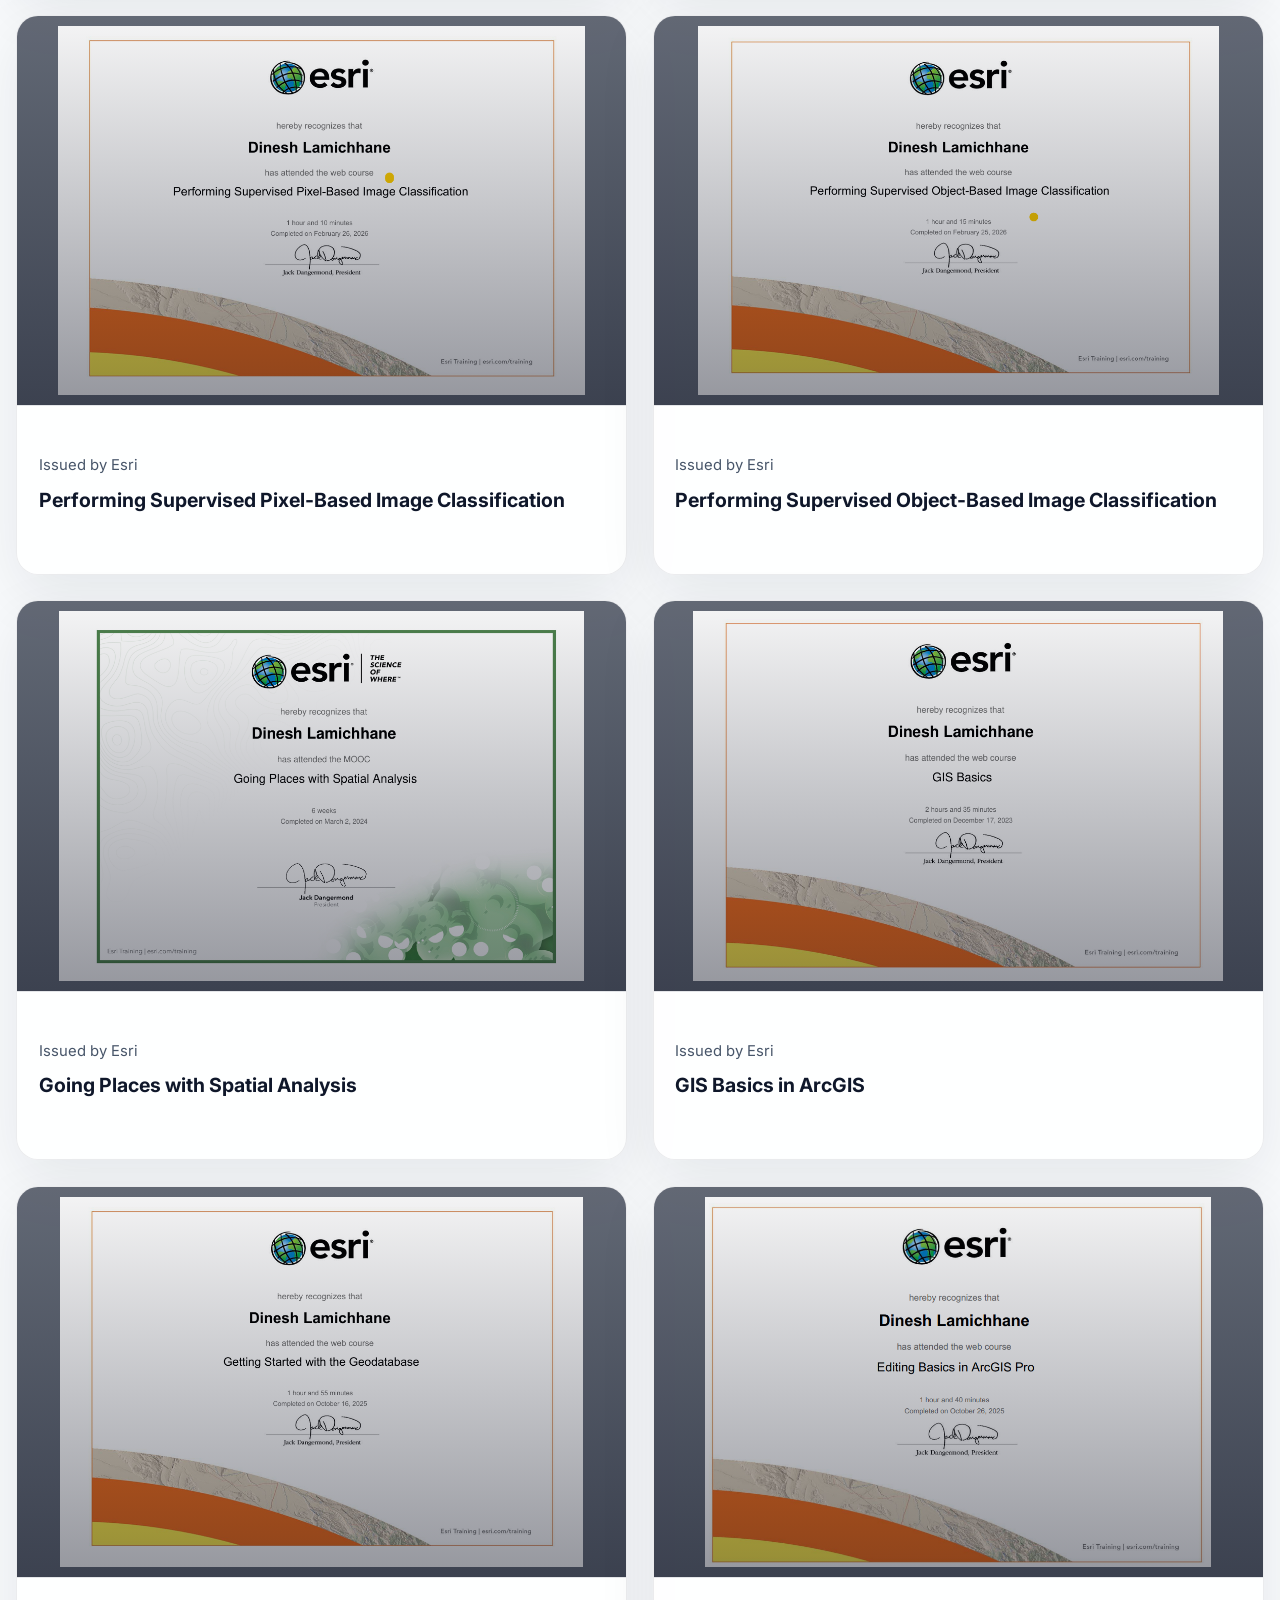
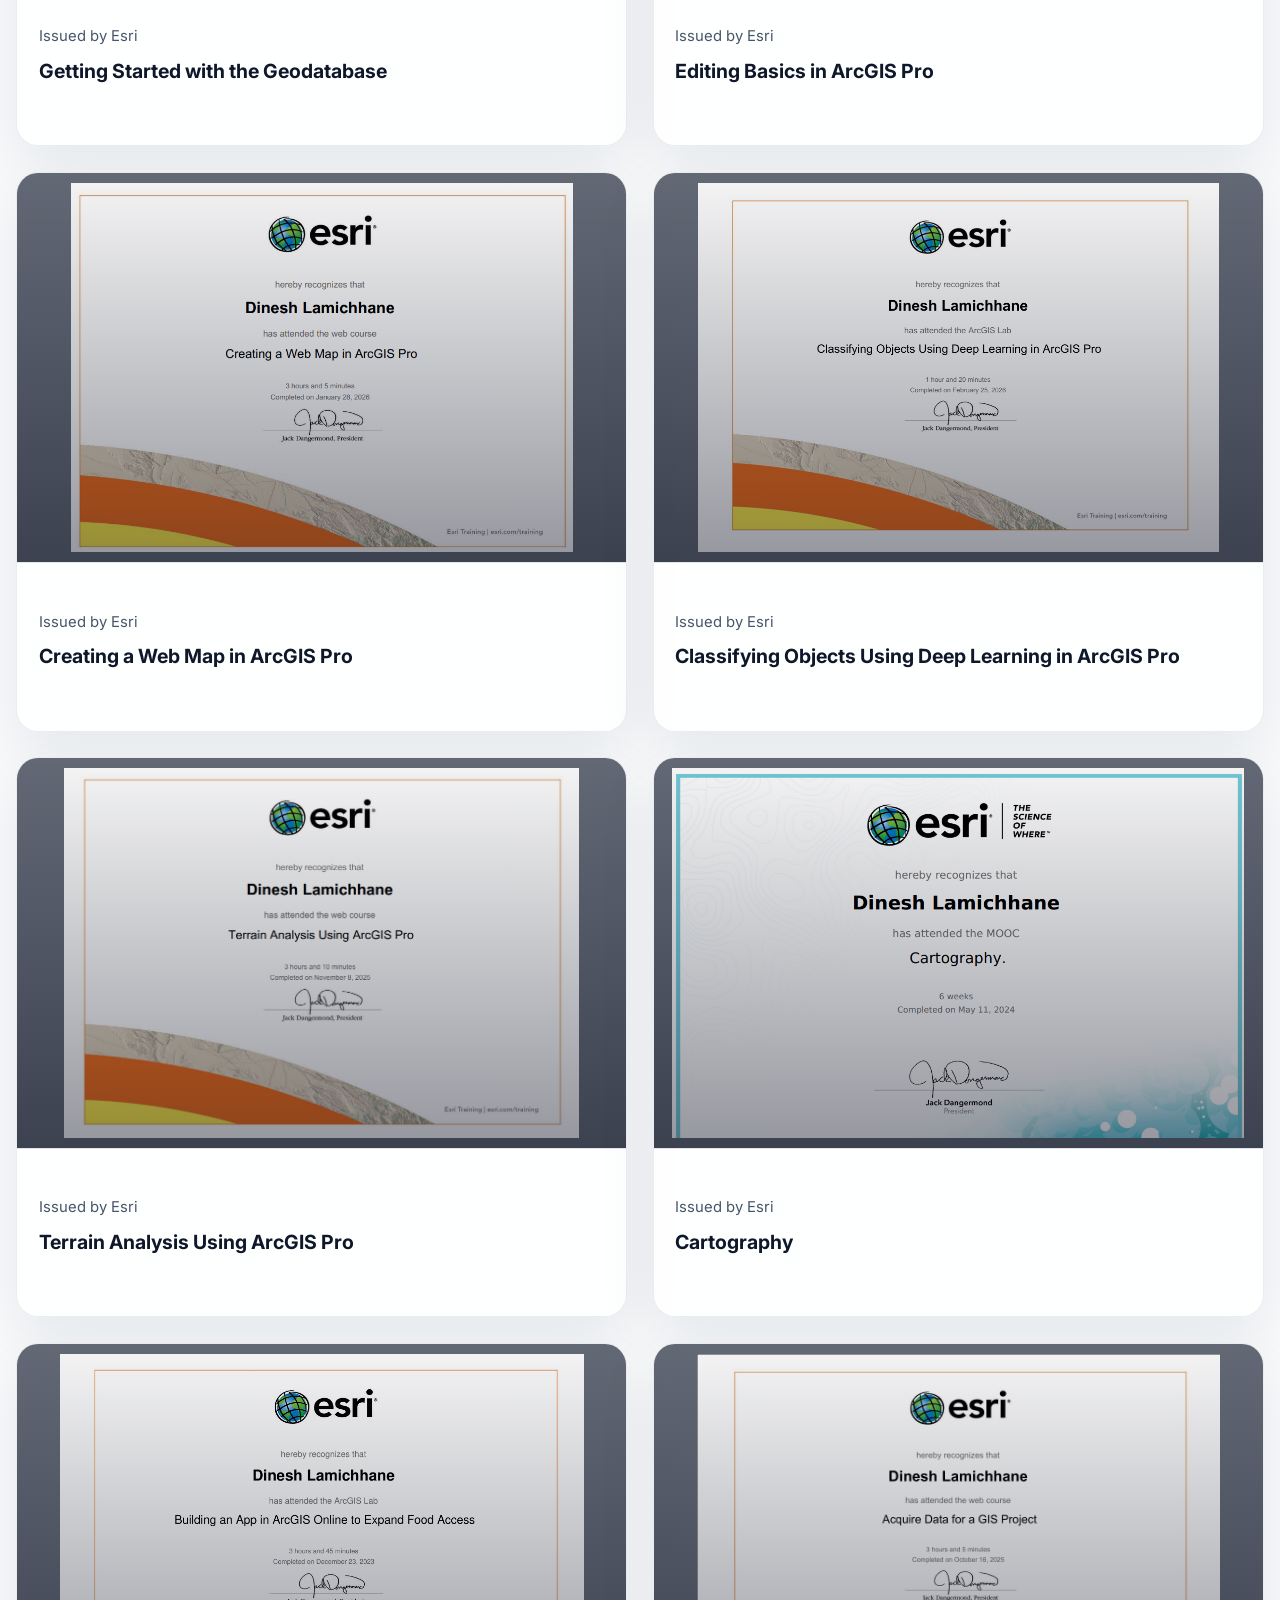
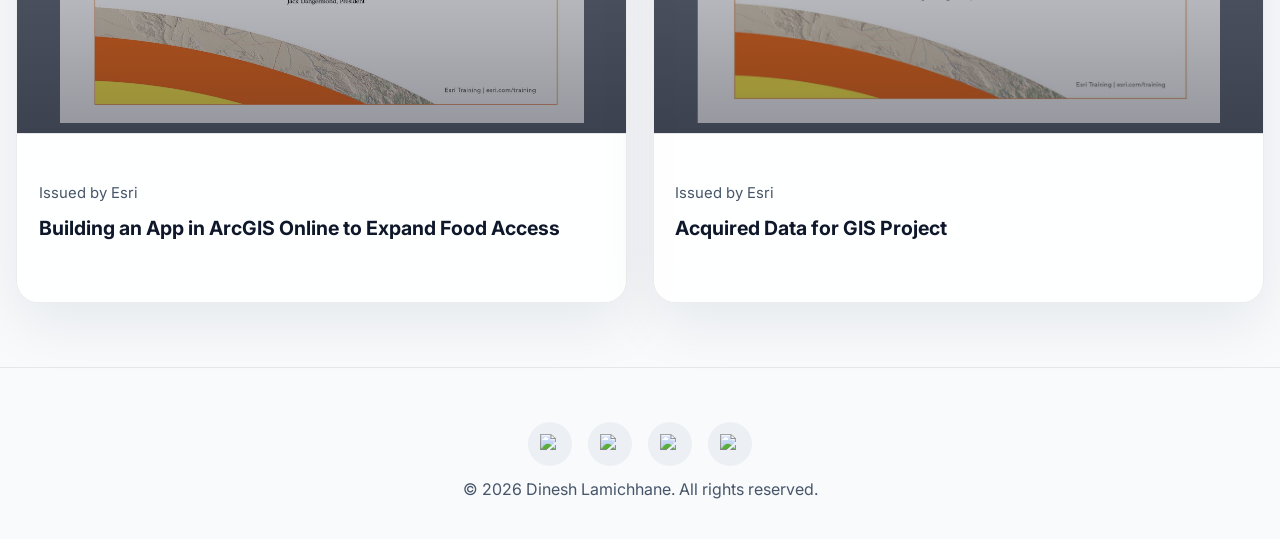
==== commit 2106421d: "Update certifications.html" ====
--- a/certifications.html
+++ b/certifications.html
@@ -89,7 +89,7 @@
               <article class="cert-card cert-card-lg tilt-card">
                 <div class="cert-image cert-image-lg">
                   <img
-                    src="images/Certificates/Foundations of Global Navigation Satellite Systems.png"
+                    src="Images/Certificates/Foundations of Global Navigation Satellite Systems.png"
                     alt="Foundations of Global Navigation Satellite Systems"
                     class="card-image"
                   />
@@ -491,3 +491,4 @@
 
 
 
+
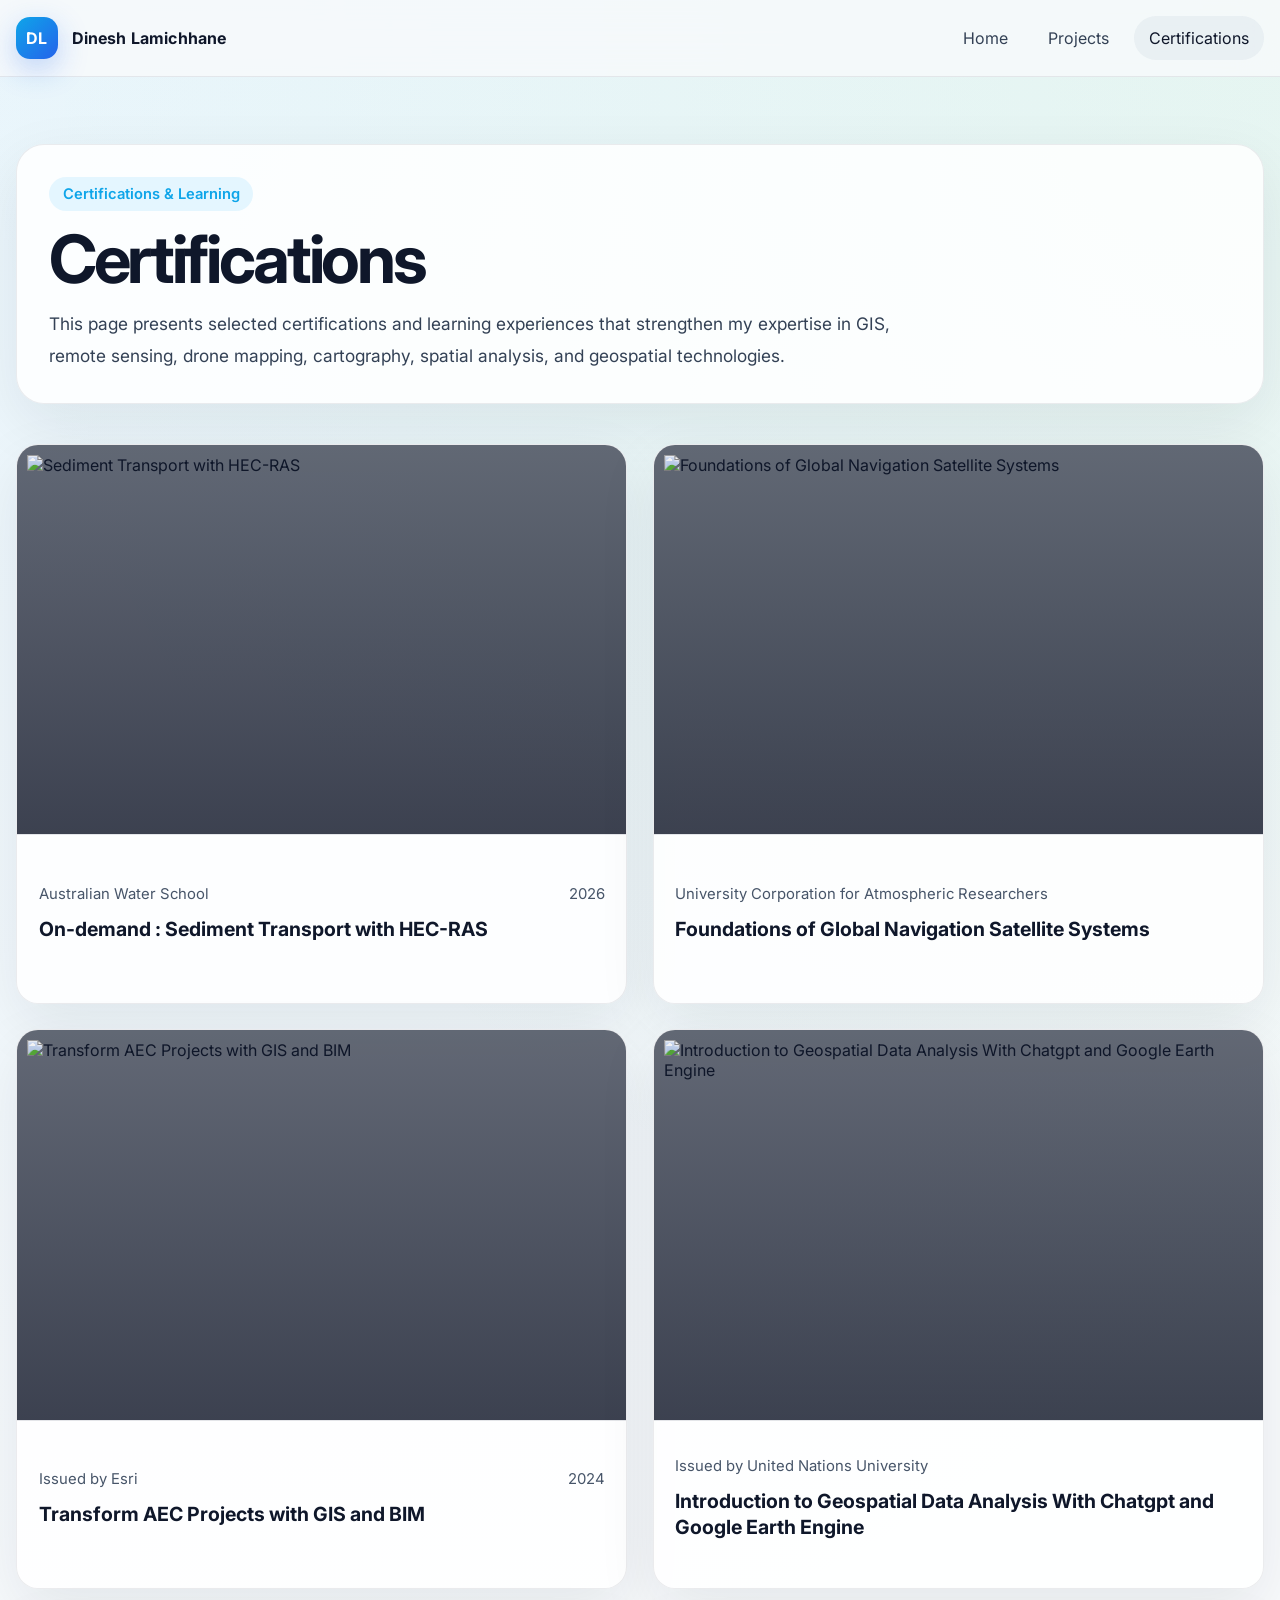
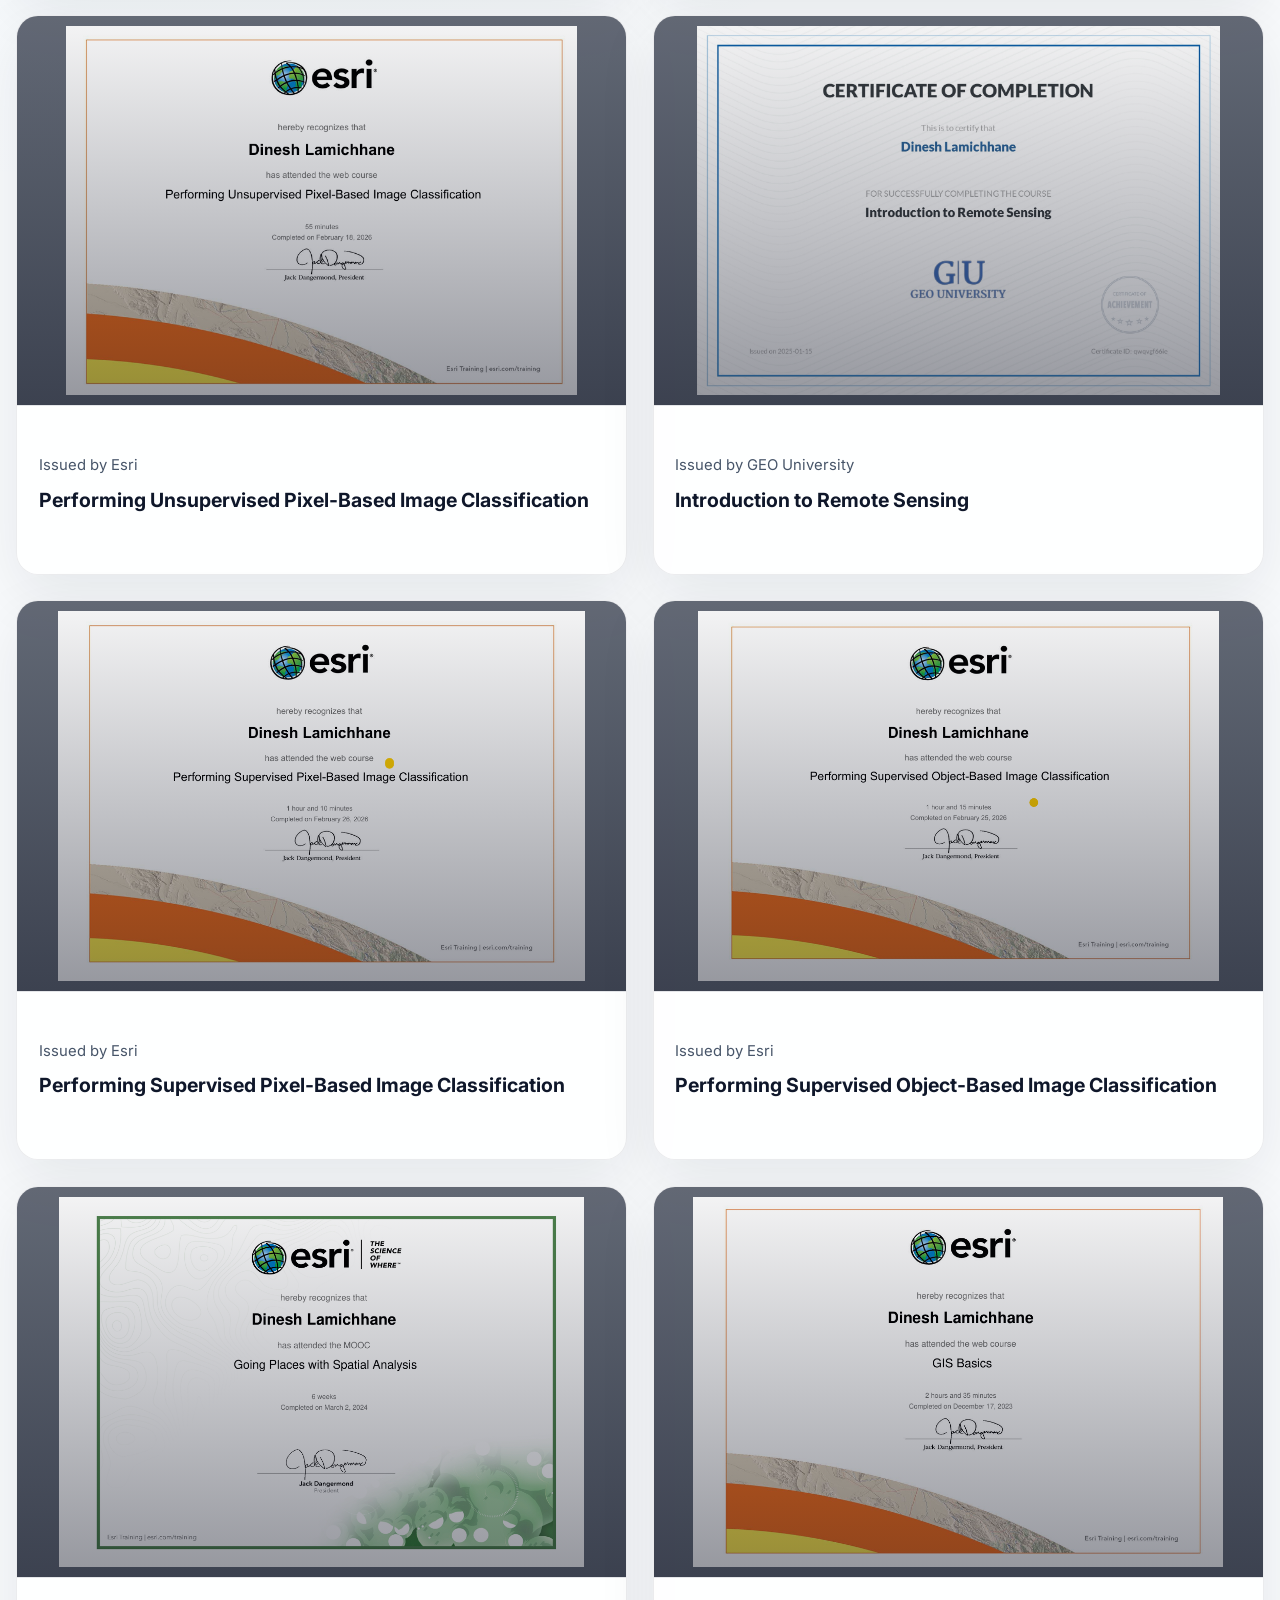
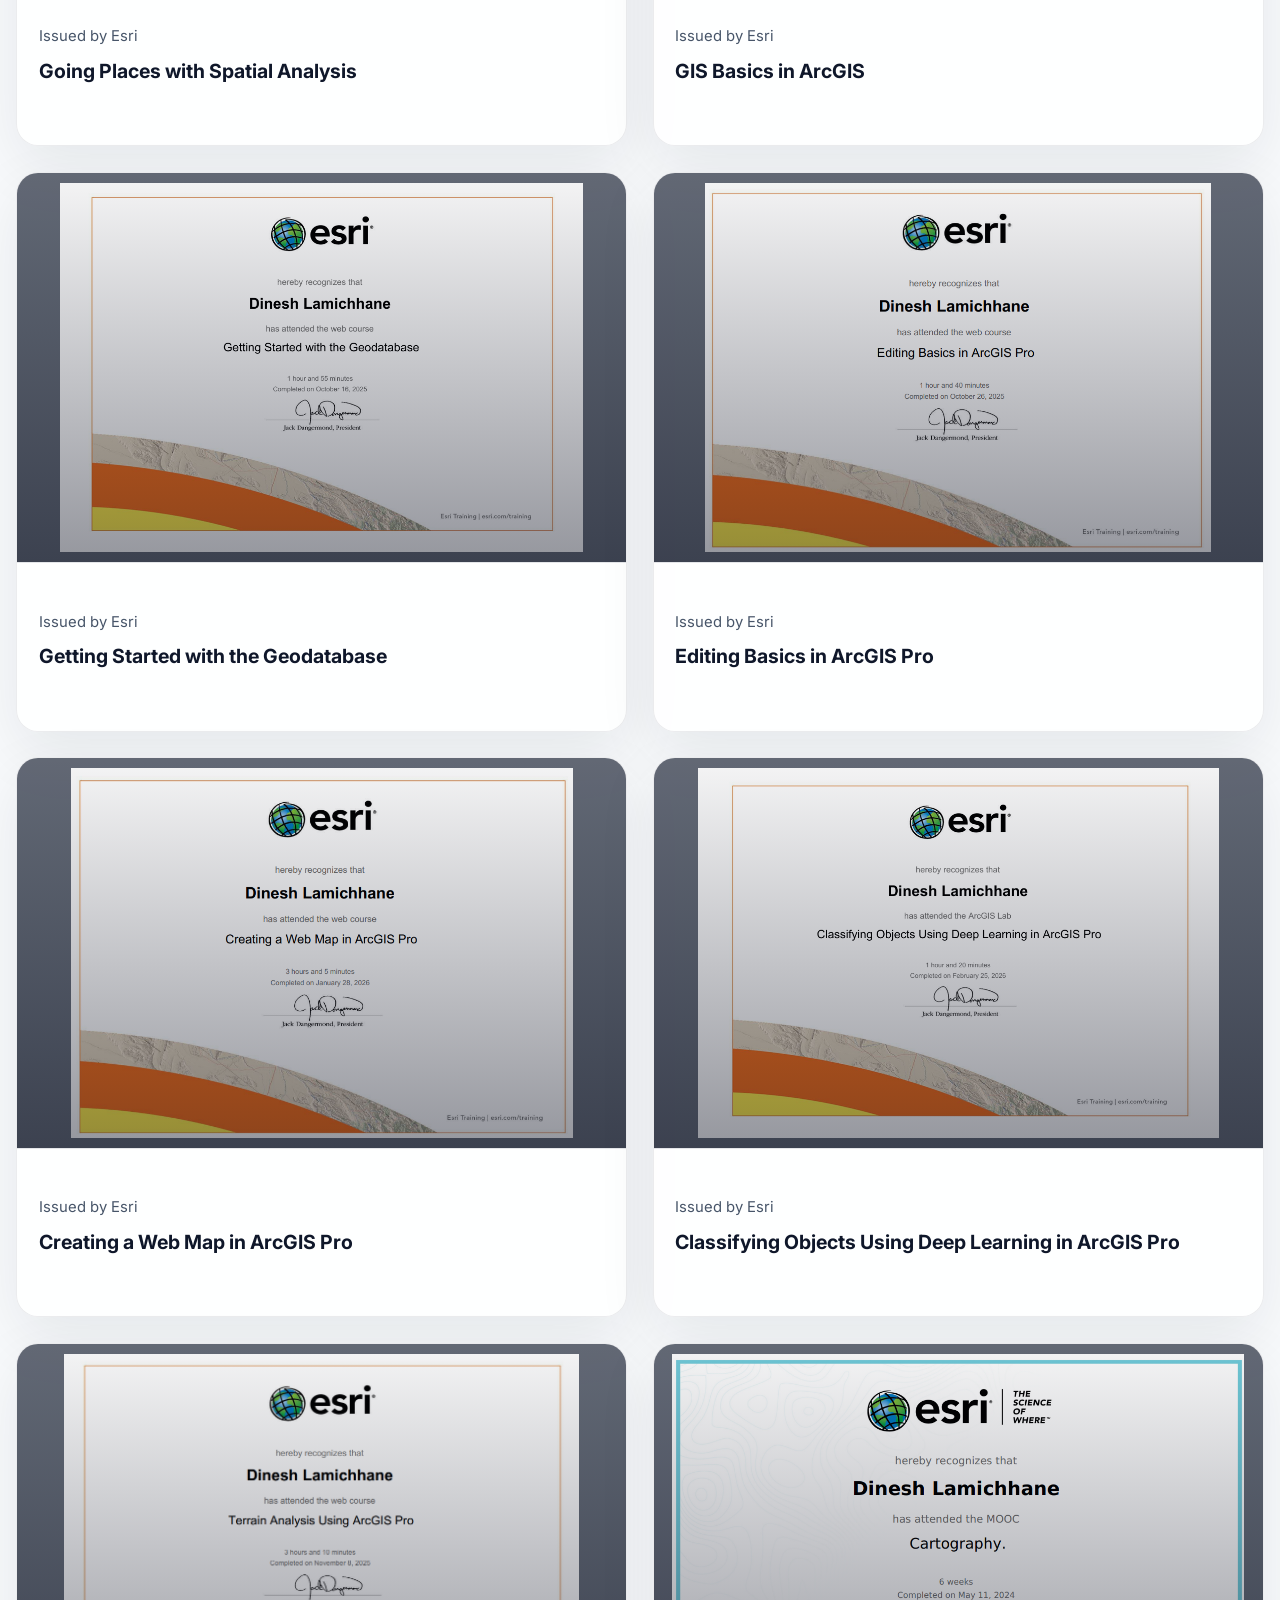
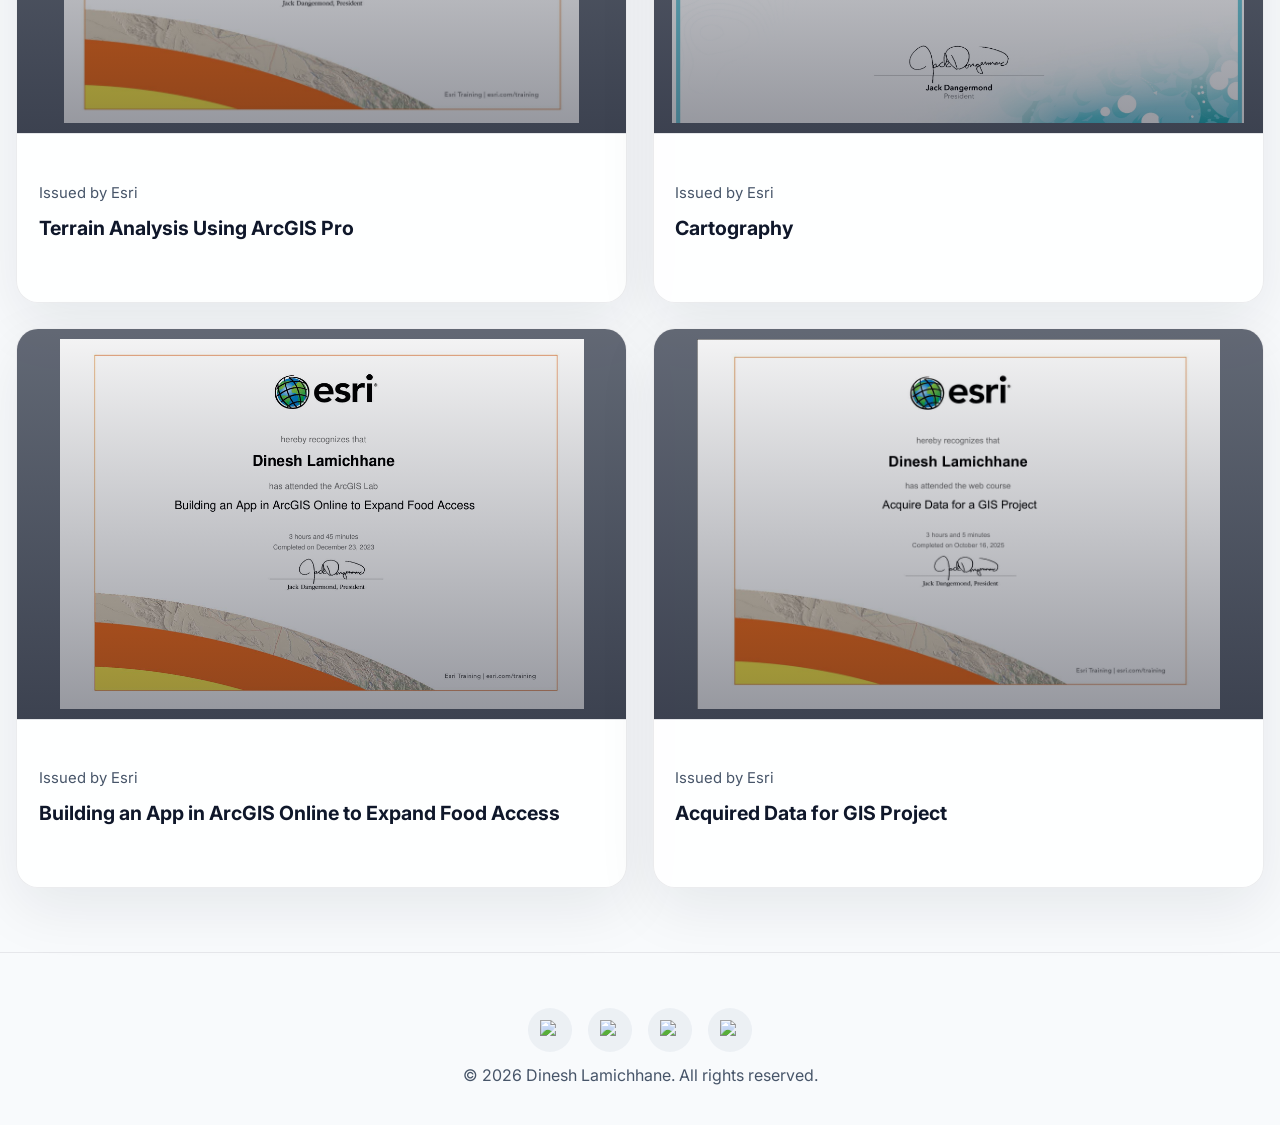
==== commit 6ecebd70: "Update print statement from 'Hello' to 'Goodbye'" ====
--- a/certifications.html
+++ b/certifications.html
@@ -4,9 +4,9 @@
     <meta charset="UTF-8" />
     <meta name="viewport" content="width=device-width, initial-scale=1.0" />
     <title>Dinesh Lamichhane | Certifications</title>
-    <link rel="icon" href="Images/DP.JPG" type="image/x-icon" />
     <link rel="preconnect" href="https://fonts.googleapis.com" />
     <link rel="preconnect" href="https://fonts.gstatic.com" crossorigin />
+    <link rel="icon" href="Images/ICON.png" type="image/x-icon" />
     <link
       href="https://fonts.googleapis.com/css2?family=Inter:wght@400;500;600;700;800&display=swap"
       rel="stylesheet"
@@ -53,15 +53,15 @@
           <div class="cert-grid two-column-certs">
 <!-- cartification 1 -->
             <a
-              href="Images/Certificates/Sediment Transport with HEC-RAS.png"
-              target="_blank"
-              rel="noopener noreferrer"
-              class="card-link"
-            >
-              <article class="cert-card cert-card-lg tilt-card">
-                <div class="cert-image cert-image-lg">
-                  <img
-                    src="Images/Certificates/Sediment Transport with HEC-RAS.png"
+              href="images/Certificates/Sediment Transport with HEC-RAS.png"
+              target="_blank"
+              rel="noopener noreferrer"
+              class="card-link"
+            >
+              <article class="cert-card cert-card-lg tilt-card">
+                <div class="cert-image cert-image-lg">
+                  <img
+                    src="images/Certificates/Sediment Transport with HEC-RAS.png"
                     alt="Sediment Transport with HEC-RAS"
                     class="card-image"
                   />
@@ -81,15 +81,15 @@
             </a>
 <!-- certification 2 -->
             <a
-              href="Images/Certificates/Foundations of Global Navigation Satellite Systems.png"
-              target="_blank"
-              rel="noopener noreferrer"
-              class="card-link"
-            >
-              <article class="cert-card cert-card-lg tilt-card">
-                <div class="cert-image cert-image-lg">
-                  <img
-                    src="Images/Certificates/Foundations of Global Navigation Satellite Systems.png"
+              href="images/Certificates/Foundations of Global Navigation Satellite Systems.png"
+              target="_blank"
+              rel="noopener noreferrer"
+              class="card-link"
+            >
+              <article class="cert-card cert-card-lg tilt-card">
+                <div class="cert-image cert-image-lg">
+                  <img
+                    src="images/Certificates/Foundations of Global Navigation Satellite Systems.png"
                     alt="Foundations of Global Navigation Satellite Systems"
                     class="card-image"
                   />
@@ -104,15 +104,15 @@
             </a>
 <!-- certification 3  -->
               <a
-              href="Images/Certificates/Transform AEC Projects with GIS and BIM.png"
-              target="_blank"
-              rel="noopener noreferrer"
-              class="card-link"
-            >
-              <article class="cert-card cert-card-lg tilt-card">
-                <div class="cert-image cert-image-lg">
-                  <img
-                    src="Images/Certificates/Transform AEC Projects with GIS and BIM.png"
+              href="images/Certificates/Transform AEC Projects with GIS and BIM.png"
+              target="_blank"
+              rel="noopener noreferrer"
+              class="card-link"
+            >
+              <article class="cert-card cert-card-lg tilt-card">
+                <div class="cert-image cert-image-lg">
+                  <img
+                    src="images/Certificates/Transform AEC Projects with GIS and BIM.png"
                     alt="Transform AEC Projects with GIS and BIM"
                     class="card-image"
                   />
@@ -128,6 +128,33 @@
                 </div>
               </article>
             </a>
+<!-- Certification 3 -->
+             <a
+              href="images/Certificates/INTRODUCTION TO GEOSPATIAL DATA ANALYSIS.png"
+              target="_blank"
+              rel="noopener noreferrer"
+              class="card-link"
+            >
+              <article class="cert-card cert-card-lg tilt-card">
+                <div class="cert-image cert-image-lg">
+                  <img
+                    src="images/Certificates/INTRODUCTION TO GEOSPATIAL DATA ANALYSIS.png"
+                    alt="Introduction to Geospatial Data Analysis With Chatgpt and Google Earth Engine"
+                    class="card-image"
+                  />
+                </div>
+                <div class="cert-content cert-content-lg">
+                  <div class="cert-meta">
+                    <span>Issued by United Nations University</span>
+                  </div>
+                  <h3 class="cert-title">
+                    Introduction to Geospatial Data Analysis With Chatgpt and Google Earth Engine
+                  </h3>
+                </div>
+              </article>
+            </a>
+
+
 <!-- certification 4 -->
             <a
               href="Images/Certificates/Performing Unsupervised Pixel-Based Image Classification.png"
@@ -149,6 +176,31 @@
                   </div>
                   <h3 class="cert-title">
                     Performing Unsupervised Pixel-Based Image Classification
+                  </h3>
+                </div>
+              </article>
+            </a>
+<!-- certification 5 -->
+             <a
+              href="Images/Certificates/Introduction to Remote Sensing.jpg"
+              target="_blank"
+              rel="noopener noreferrer"
+              class="card-link"
+            >
+              <article class="cert-card cert-card-lg tilt-card">
+                <div class="cert-image cert-image-lg">
+                  <img
+                    src="Images/Certificates/Introduction to Remote Sensing.jpg"
+                    alt="Introduction to Remote Sensing"
+                    class="card-image"
+                  />
+                </div>
+                <div class="cert-content cert-content-lg">
+                  <div class="cert-meta">
+                    <span>Issued by GEO University</span>
+                  </div>
+                  <h3 class="cert-title">
+                    Introduction to Remote Sensing
                   </h3>
                 </div>
               </article>
@@ -487,8 +539,3 @@
     <script src="script.js"></script>
   </body>
 </html>
-
-
-
-
-
--- a/style.css
+++ b/style.css
@@ -1072,3 +1072,330 @@
     font-size: 1.4rem;
   }
 }
+/* ── Vertical Timeline – Work Experience ─────────────────────────── */
+.timeline {
+  position: relative;
+  padding-left: 36px;
+}
+
+.timeline::before {
+  content: '';
+  position: absolute;
+  left: 7px;
+  top: 10px;
+  bottom: 10px;
+  width: 2px;
+  background: var(--panel-border);
+  border-radius: 2px;
+}
+
+.timeline-item {
+  position: relative;
+  margin-bottom: 1.75rem;
+}
+
+.timeline-item:last-child {
+  margin-bottom: 0;
+}
+
+.timeline-dot {
+  position: absolute;
+  left: -29px;
+  top: 18px;
+  width: 14px;
+  height: 14px;
+  border-radius: 50%;
+  border: 2px solid var(--muted);
+  background: var(--bg);
+  z-index: 1;
+  transition: border-color 0.2s;
+}
+
+.timeline-dot.active {
+  background: var(--accent-2);
+  border-color: var(--accent-2);
+  box-shadow: 0 0 0 4px rgba(34, 197, 94, 0.15);
+}
+
+.timeline-card {
+  display: block;
+  background: var(--panel);
+  border: 1px solid var(--panel-border);
+  border-radius: var(--radius-lg);
+  padding: 1.1rem 1.35rem;
+  text-decoration: none;
+  color: inherit;
+  transition: border-color 0.2s, transform 0.2s;
+}
+
+.timeline-card:hover {
+  border-color: var(--accent);
+  transform: translateY(-2px);
+}
+
+.timeline-card-header {
+  display: flex;
+  justify-content: space-between;
+  align-items: flex-start;
+  gap: 12px;
+  margin-bottom: 6px;
+}
+
+.timeline-job-title {
+  font-size: 1rem;
+  font-weight: 600;
+  color: var(--text);
+  margin: 0;
+}
+
+.timeline-badge {
+  font-size: 0.72rem;
+  font-weight: 600;
+  padding: 3px 11px;
+  border-radius: 20px;
+  background: var(--chip);
+  color: var(--accent);
+  white-space: nowrap;
+  flex-shrink: 0;
+}
+
+.timeline-badge.present {
+  background: rgba(34, 197, 94, 0.12);
+  color: var(--accent-2);
+}
+
+.timeline-company-row {
+  display: flex;
+  align-items: center;
+  gap: 5px;
+  margin-bottom: 8px;
+  flex-wrap: wrap;
+}
+
+.timeline-company {
+  font-size: 0.85rem;
+  font-weight: 600;
+  color: var(--accent);
+}
+
+.timeline-location {
+  font-size: 0.8rem;
+  color: var(--muted);
+}
+
+.timeline-desc {
+  font-size: 0.875rem;
+  color: var(--soft);
+  line-height: 1.65;
+  margin: 0;
+}
+
+@media (max-width: 600px) {
+  .timeline {
+    padding-left: 28px;
+  }
+
+  .timeline-dot {
+    left: -21px;
+  }
+
+  .timeline-card-header {
+    flex-direction: column;
+    gap: 6px;
+  }
+
+  .timeline-badge {
+    align-self: flex-start;
+  }
+}
+
+/* ── Apps & Tools Cards ──────────────────────────────────────────── */
+.tool-card {
+  background: var(--panel);
+  border: 1px solid var(--panel-border);
+  border-radius: var(--radius-lg);
+  padding: 1.4rem;
+  display: flex;
+  flex-direction: column;
+  gap: 1rem;
+  transition: border-color 0.2s, transform 0.2s;
+}
+
+.tool-card:hover {
+  border-color: var(--accent);
+  transform: translateY(-3px);
+}
+
+.tool-card-placeholder {
+  opacity: 0.55;
+}
+
+.tool-card-top {
+  display: flex;
+  align-items: center;
+  justify-content: space-between;
+  gap: 10px;
+}
+
+.tool-icon-wrap {
+  width: 48px;
+  height: 48px;
+  border-radius: var(--radius-sm);
+  background: var(--chip);
+  display: flex;
+  align-items: center;
+  justify-content: center;
+  flex-shrink: 0;
+}
+
+.tool-icon {
+  font-size: 1.4rem;
+}
+
+.tool-badges {
+  display: flex;
+  flex-wrap: wrap;
+  gap: 6px;
+  justify-content: flex-end;
+}
+
+.tool-badge {
+  font-size: 0.7rem;
+  font-weight: 600;
+  padding: 3px 10px;
+  border-radius: 20px;
+  background: var(--chip);
+  color: var(--accent);
+  border: 1px solid rgba(14, 165, 233, 0.2);
+}
+
+.tool-card-body {
+  flex: 1;
+}
+
+.tool-title {
+  font-size: 1rem;
+  font-weight: 700;
+  color: var(--text);
+  margin: 0 0 0.5rem;
+}
+
+.tool-desc {
+  font-size: 0.875rem;
+  color: var(--soft);
+  line-height: 1.65;
+  margin: 0;
+}
+
+.tool-card-footer {
+  display: flex;
+  align-items: center;
+  gap: 10px;
+  padding-top: 0.75rem;
+  border-top: 1px solid var(--panel-border);
+}
+
+.tool-type-badge {
+  font-size: 0.72rem;
+  font-weight: 600;
+  padding: 3px 10px;
+  border-radius: 20px;
+  background: rgba(34, 197, 94, 0.1);
+  color: var(--accent-2);
+}
+
+/* ── 3D Model Cards ──────────────────────────────────────────────── */
+.model-card {
+  background: var(--panel);
+  border: 1px solid var(--panel-border);
+  border-radius: var(--radius-lg);
+  overflow: hidden;
+  display: flex;
+  flex-direction: column;
+  transition: border-color 0.2s, transform 0.2s;
+}
+
+.model-card:hover {
+  border-color: var(--accent);
+  transform: translateY(-3px);
+}
+
+.model-card-placeholder {
+  opacity: 0.55;
+}
+
+.model-video-wrap {
+  position: relative;
+  width: 100%;
+  aspect-ratio: 16 / 9;
+  background: #000;
+  overflow: hidden;
+}
+
+.model-video {
+  width: 100%;
+  height: 100%;
+  border: none;
+  display: block;
+}
+
+.model-placeholder-wrap {
+  aspect-ratio: 16 / 9;
+  background: var(--chip);
+  display: flex;
+  flex-direction: column;
+  align-items: center;
+  justify-content: center;
+  gap: 0.5rem;
+}
+
+.model-placeholder-icon {
+  font-size: 2.5rem;
+}
+
+.model-placeholder-text {
+  font-size: 0.85rem;
+  color: var(--muted);
+  margin: 0;
+}
+
+.model-card-body {
+  padding: 1.1rem 1.35rem;
+  flex: 1;
+  display: flex;
+  flex-direction: column;
+  gap: 0.6rem;
+}
+
+.model-card-header {
+  display: flex;
+  align-items: center;
+  justify-content: space-between;
+  gap: 10px;
+  flex-wrap: wrap;
+}
+
+.model-title {
+  font-size: 1rem;
+  font-weight: 700;
+  color: var(--text);
+  margin: 0;
+}
+
+.model-badge {
+  font-size: 0.7rem;
+  font-weight: 600;
+  padding: 3px 10px;
+  border-radius: 20px;
+  background: var(--chip);
+  color: var(--accent);
+  border: 1px solid rgba(14, 165, 233, 0.2);
+  white-space: nowrap;
+}
+
+.model-desc {
+  font-size: 0.875rem;
+  color: var(--soft);
+  line-height: 1.65;
+  margin: 0;
+}
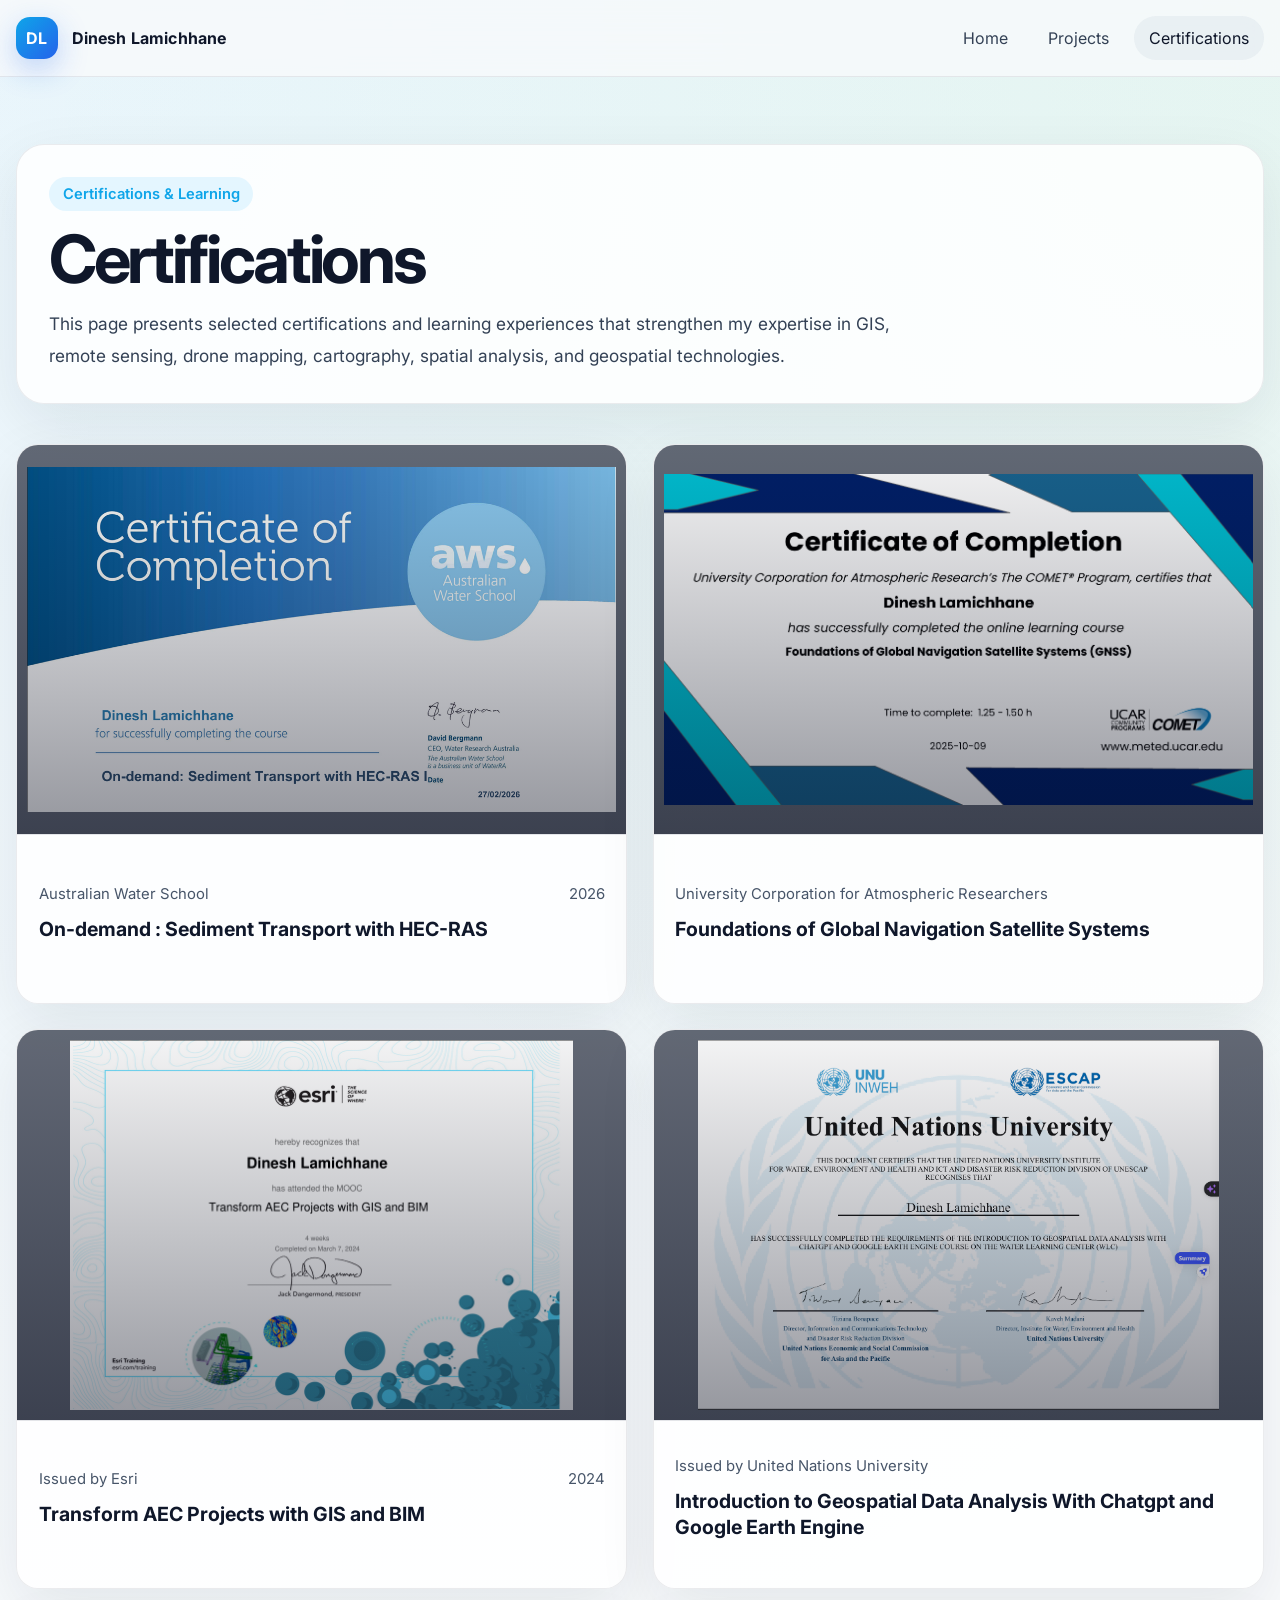
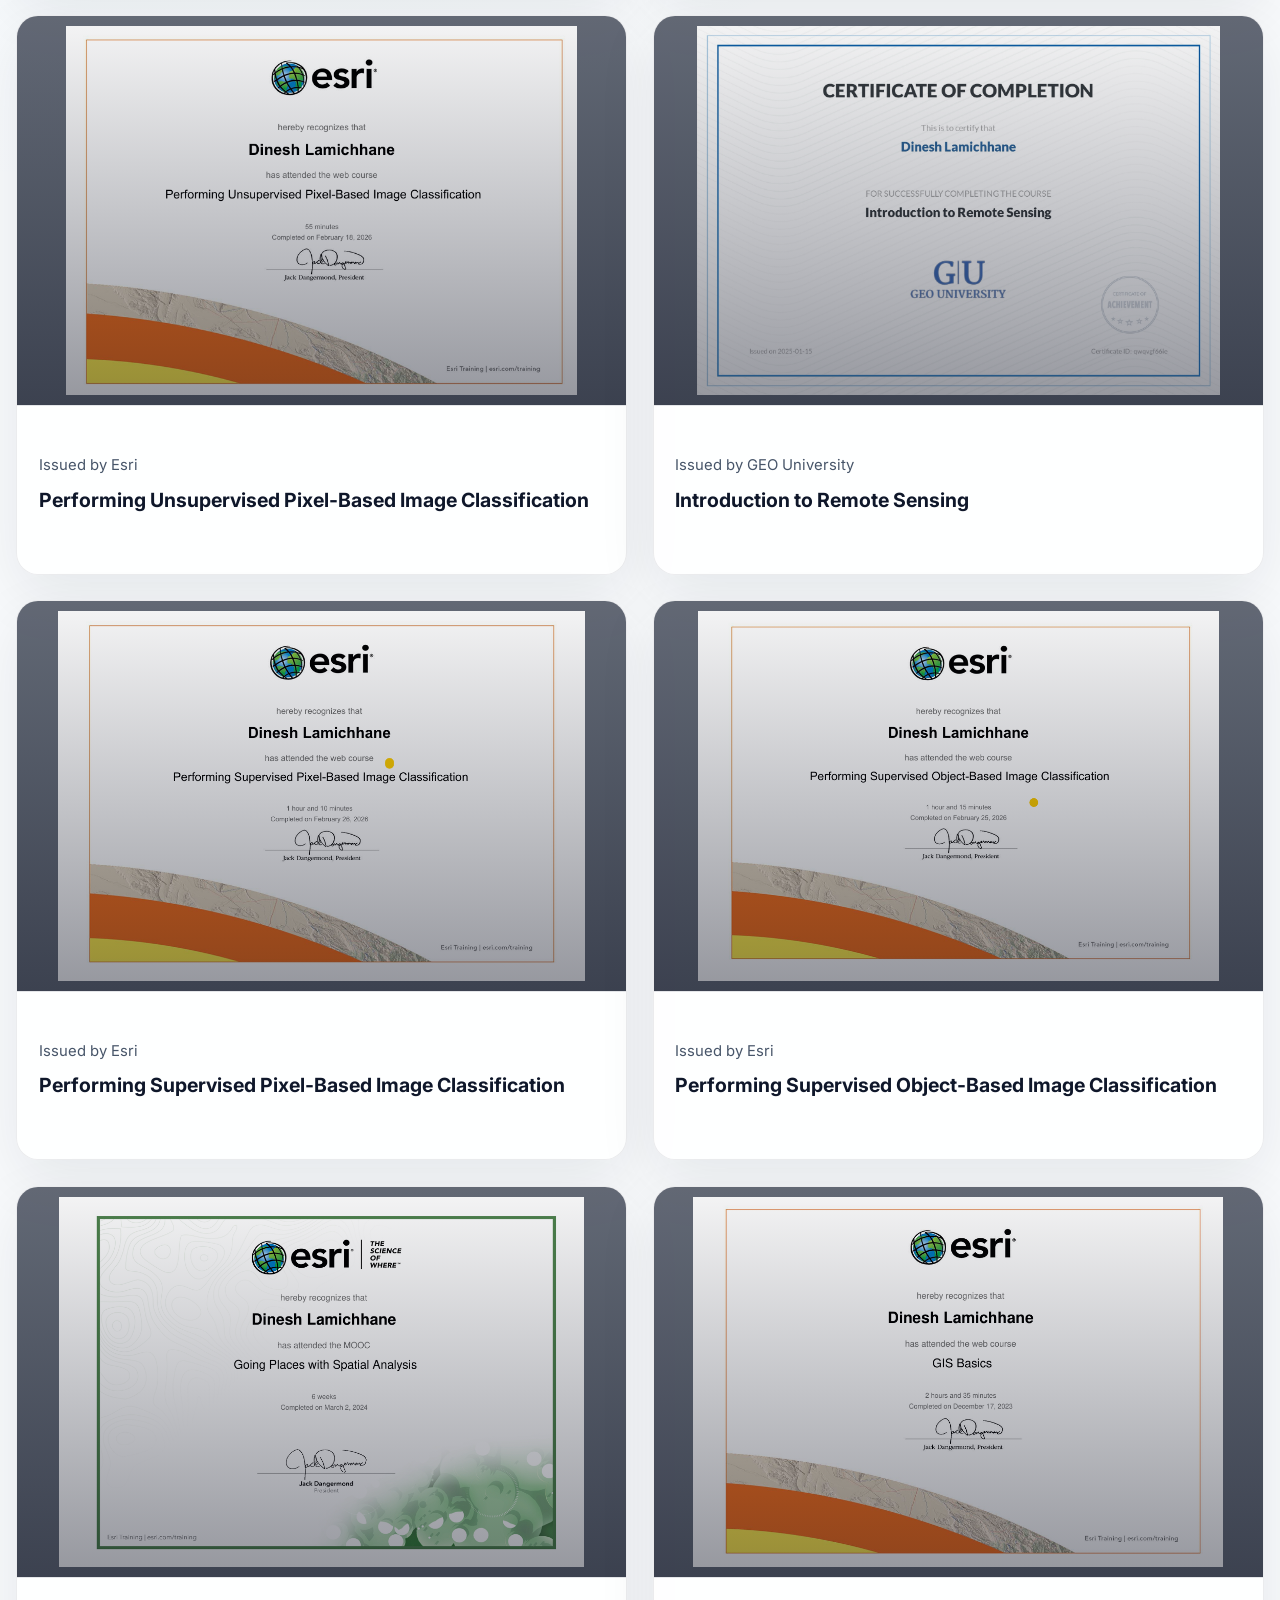
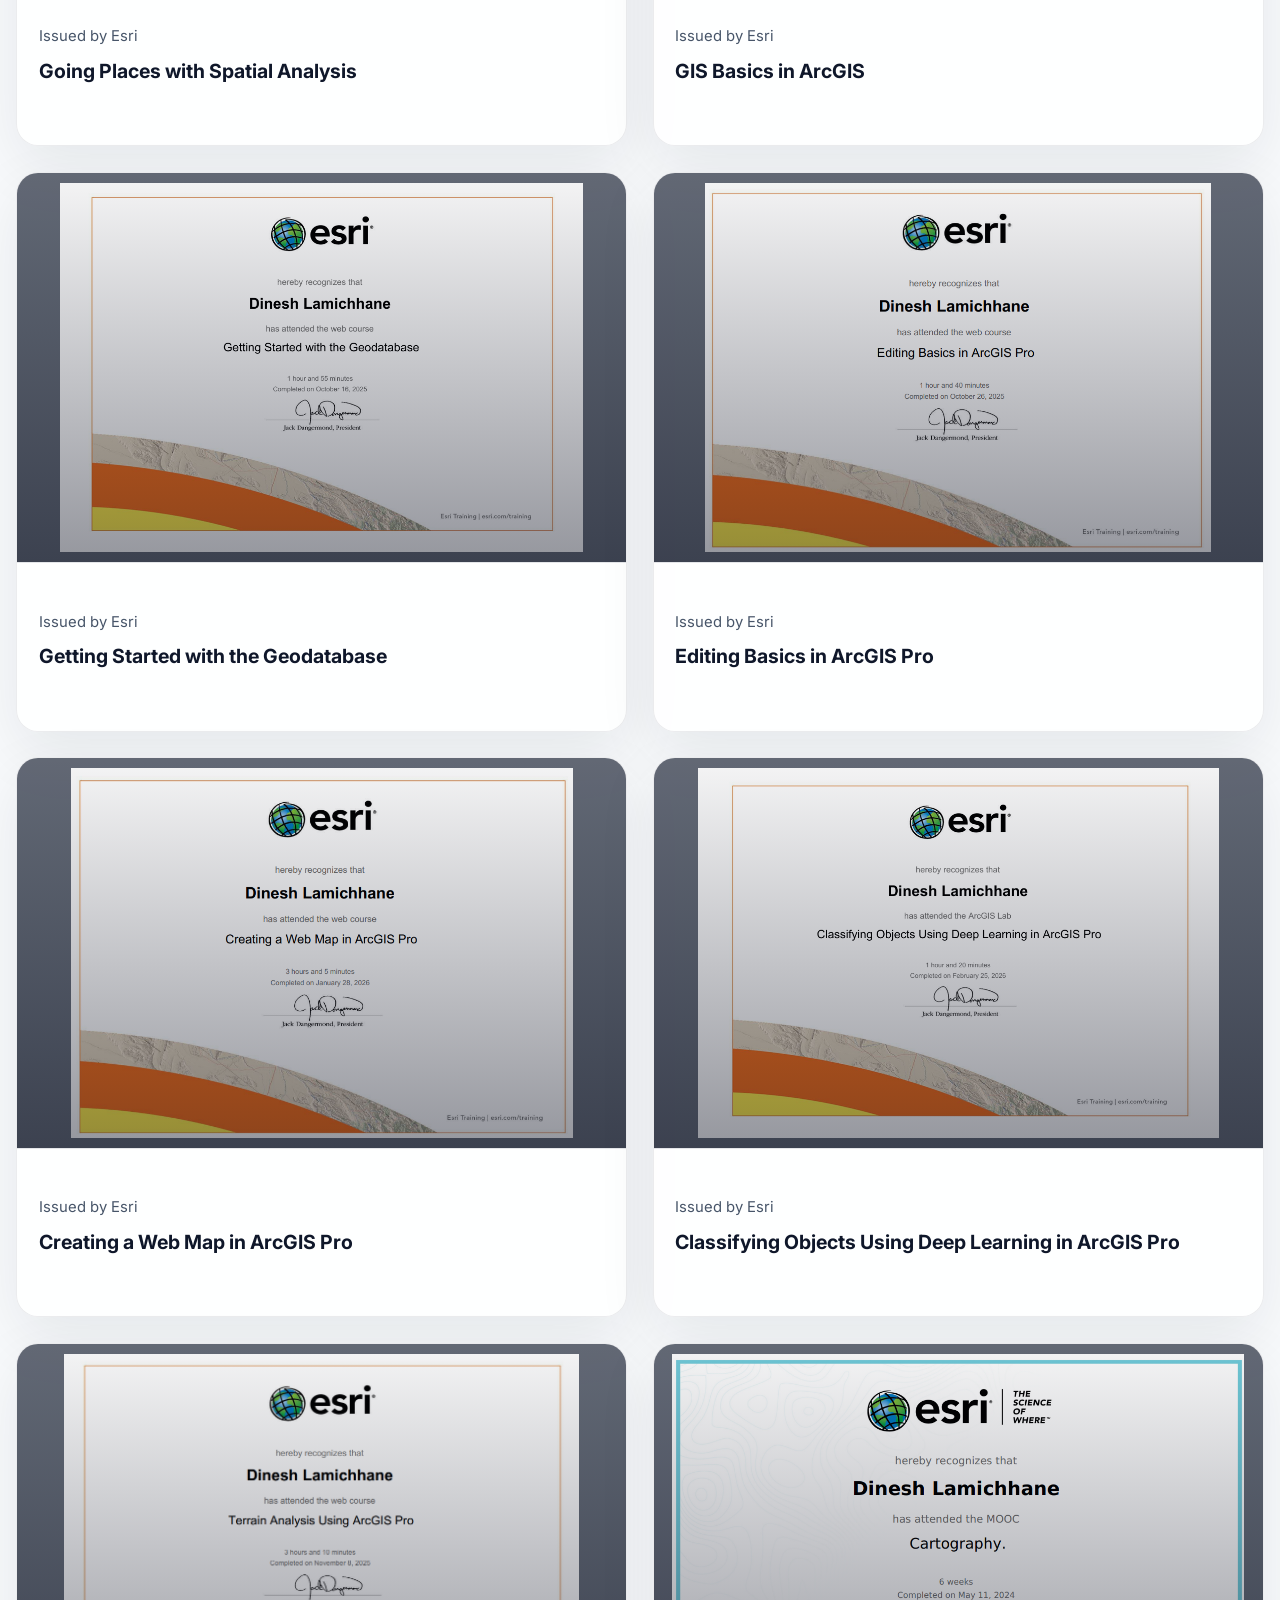
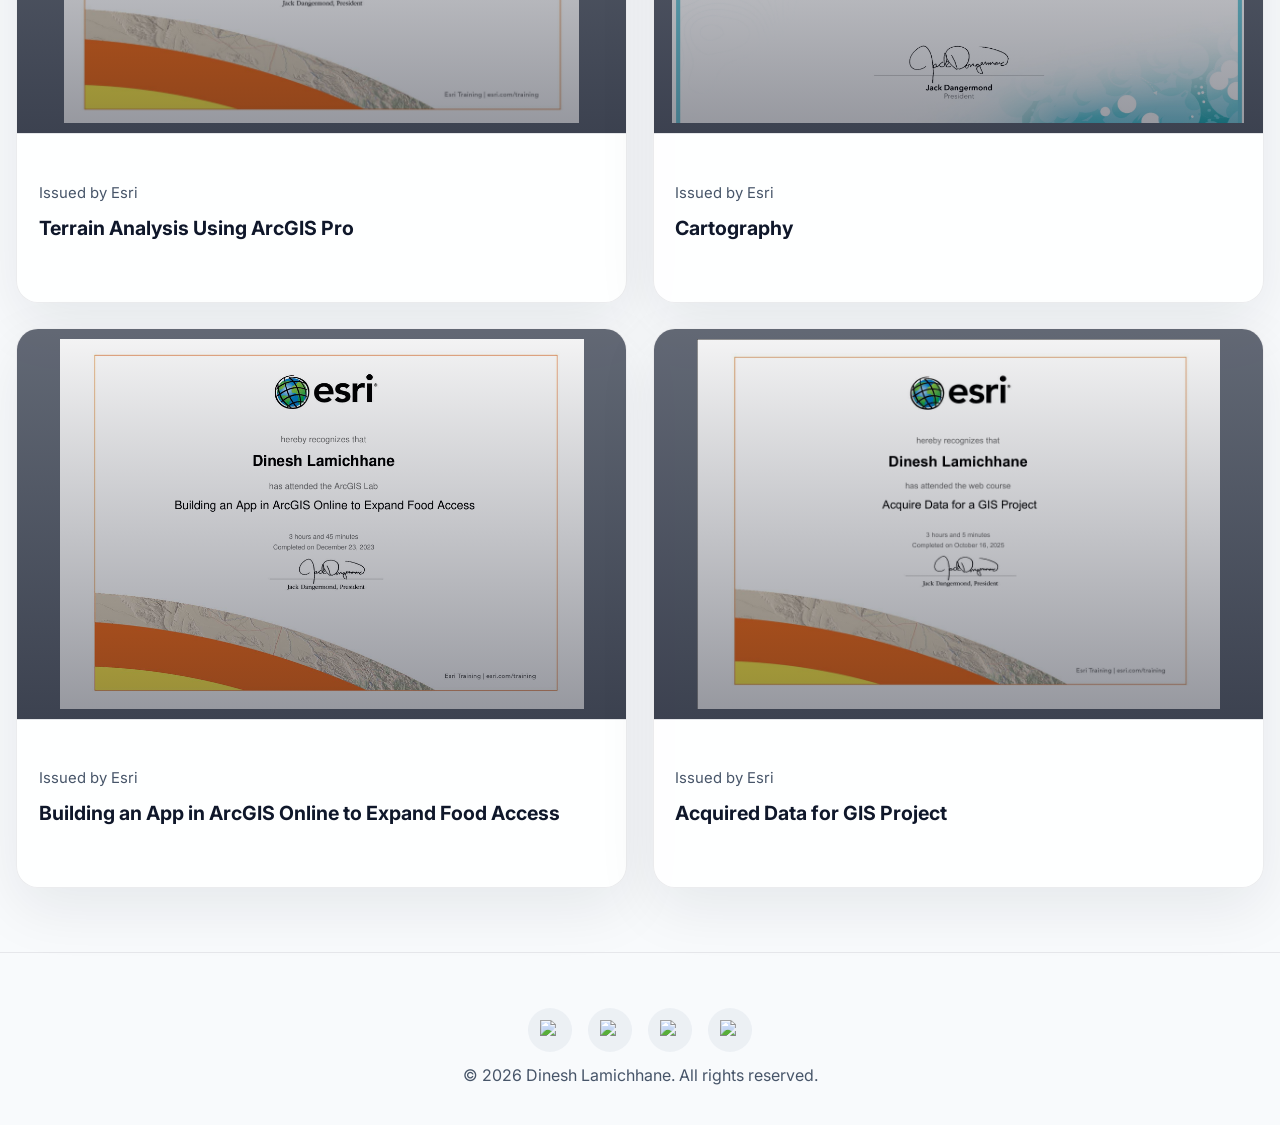
==== commit af420693: "Update fmt.Println message from 'Hello' to 'Goodbye'" ====
--- a/certifications.html
+++ b/certifications.html
@@ -53,15 +53,15 @@
           <div class="cert-grid two-column-certs">
 <!-- cartification 1 -->
             <a
-              href="images/Certificates/Sediment Transport with HEC-RAS.png"
-              target="_blank"
-              rel="noopener noreferrer"
-              class="card-link"
-            >
-              <article class="cert-card cert-card-lg tilt-card">
-                <div class="cert-image cert-image-lg">
-                  <img
-                    src="images/Certificates/Sediment Transport with HEC-RAS.png"
+              href="Images/Certificates/Sediment Transport with HEC-RAS.png"
+              target="_blank"
+              rel="noopener noreferrer"
+              class="card-link"
+            >
+              <article class="cert-card cert-card-lg tilt-card">
+                <div class="cert-image cert-image-lg">
+                  <img
+                    src="Images/Certificates/Sediment Transport with HEC-RAS.png"
                     alt="Sediment Transport with HEC-RAS"
                     class="card-image"
                   />
@@ -81,15 +81,15 @@
             </a>
 <!-- certification 2 -->
             <a
-              href="images/Certificates/Foundations of Global Navigation Satellite Systems.png"
-              target="_blank"
-              rel="noopener noreferrer"
-              class="card-link"
-            >
-              <article class="cert-card cert-card-lg tilt-card">
-                <div class="cert-image cert-image-lg">
-                  <img
-                    src="images/Certificates/Foundations of Global Navigation Satellite Systems.png"
+              href="Images/Certificates/Foundations of Global Navigation Satellite Systems.png"
+              target="_blank"
+              rel="noopener noreferrer"
+              class="card-link"
+            >
+              <article class="cert-card cert-card-lg tilt-card">
+                <div class="cert-image cert-image-lg">
+                  <img
+                    src="Images/Certificates/Foundations of Global Navigation Satellite Systems.png"
                     alt="Foundations of Global Navigation Satellite Systems"
                     class="card-image"
                   />
@@ -104,15 +104,15 @@
             </a>
 <!-- certification 3  -->
               <a
-              href="images/Certificates/Transform AEC Projects with GIS and BIM.png"
-              target="_blank"
-              rel="noopener noreferrer"
-              class="card-link"
-            >
-              <article class="cert-card cert-card-lg tilt-card">
-                <div class="cert-image cert-image-lg">
-                  <img
-                    src="images/Certificates/Transform AEC Projects with GIS and BIM.png"
+              href="Images/Certificates/Transform AEC Projects with GIS and BIM.png"
+              target="_blank"
+              rel="noopener noreferrer"
+              class="card-link"
+            >
+              <article class="cert-card cert-card-lg tilt-card">
+                <div class="cert-image cert-image-lg">
+                  <img
+                    src="Images/Certificates/Transform AEC Projects with GIS and BIM.png"
                     alt="Transform AEC Projects with GIS and BIM"
                     class="card-image"
                   />
@@ -130,15 +130,15 @@
             </a>
 <!-- Certification 3 -->
              <a
-              href="images/Certificates/INTRODUCTION TO GEOSPATIAL DATA ANALYSIS.png"
-              target="_blank"
-              rel="noopener noreferrer"
-              class="card-link"
-            >
-              <article class="cert-card cert-card-lg tilt-card">
-                <div class="cert-image cert-image-lg">
-                  <img
-                    src="images/Certificates/INTRODUCTION TO GEOSPATIAL DATA ANALYSIS.png"
+              href="Images/Certificates/INTRODUCTION TO GEOSPATIAL DATA ANALYSIS.png"
+              target="_blank"
+              rel="noopener noreferrer"
+              class="card-link"
+            >
+              <article class="cert-card cert-card-lg tilt-card">
+                <div class="cert-image cert-image-lg">
+                  <img
+                    src="Images/Certificates/INTRODUCTION TO GEOSPATIAL DATA ANALYSIS.png"
                     alt="Introduction to Geospatial Data Analysis With Chatgpt and Google Earth Engine"
                     class="card-image"
                   />
--- a/style.css
+++ b/style.css
@@ -1,3 +1,4 @@
+
 :root {
   --bg: #f8fafc;
   --bg-gradient-1: rgba(56, 189, 248, 0.08);
@@ -1120,12 +1121,22 @@
 .timeline-card {
   display: block;
   background: var(--panel);
-  border: 1px solid var(--panel-border);
+  border: 1.5px solid var(--panel-border);
   border-radius: var(--radius-lg);
   padding: 1.1rem 1.35rem;
   text-decoration: none;
   color: inherit;
   transition: border-color 0.2s, transform 0.2s;
+}
+
+@media (prefers-color-scheme: dark) {
+  .timeline-card {
+    border-color: rgba(148, 163, 184, 0.25);
+    background: rgba(15, 30, 55, 0.85);
+  }
+  .timeline::before {
+    background: rgba(148, 163, 184, 0.25);
+  }
 }
 
 .timeline-card:hover {
@@ -1290,9 +1301,27 @@
 .tool-card-footer {
   display: flex;
   align-items: center;
-  gap: 10px;
+  gap: 8px;
   padding-top: 0.75rem;
   border-top: 1px solid var(--panel-border);
+  flex-wrap: wrap;
+  margin-top: auto;
+}
+
+.tool-link-btn {
+  margin-left: auto;
+  font-size: 0.75rem;
+  font-weight: 600;
+  color: var(--accent);
+  text-decoration: none;
+  padding: 4px 12px;
+  border-radius: 20px;
+  border: 1px solid rgba(14, 165, 233, 0.3);
+  transition: background 0.2s, color 0.2s;
+}
+
+.tool-link-btn:hover {
+  background: var(--chip);
 }
 
 .tool-type-badge {
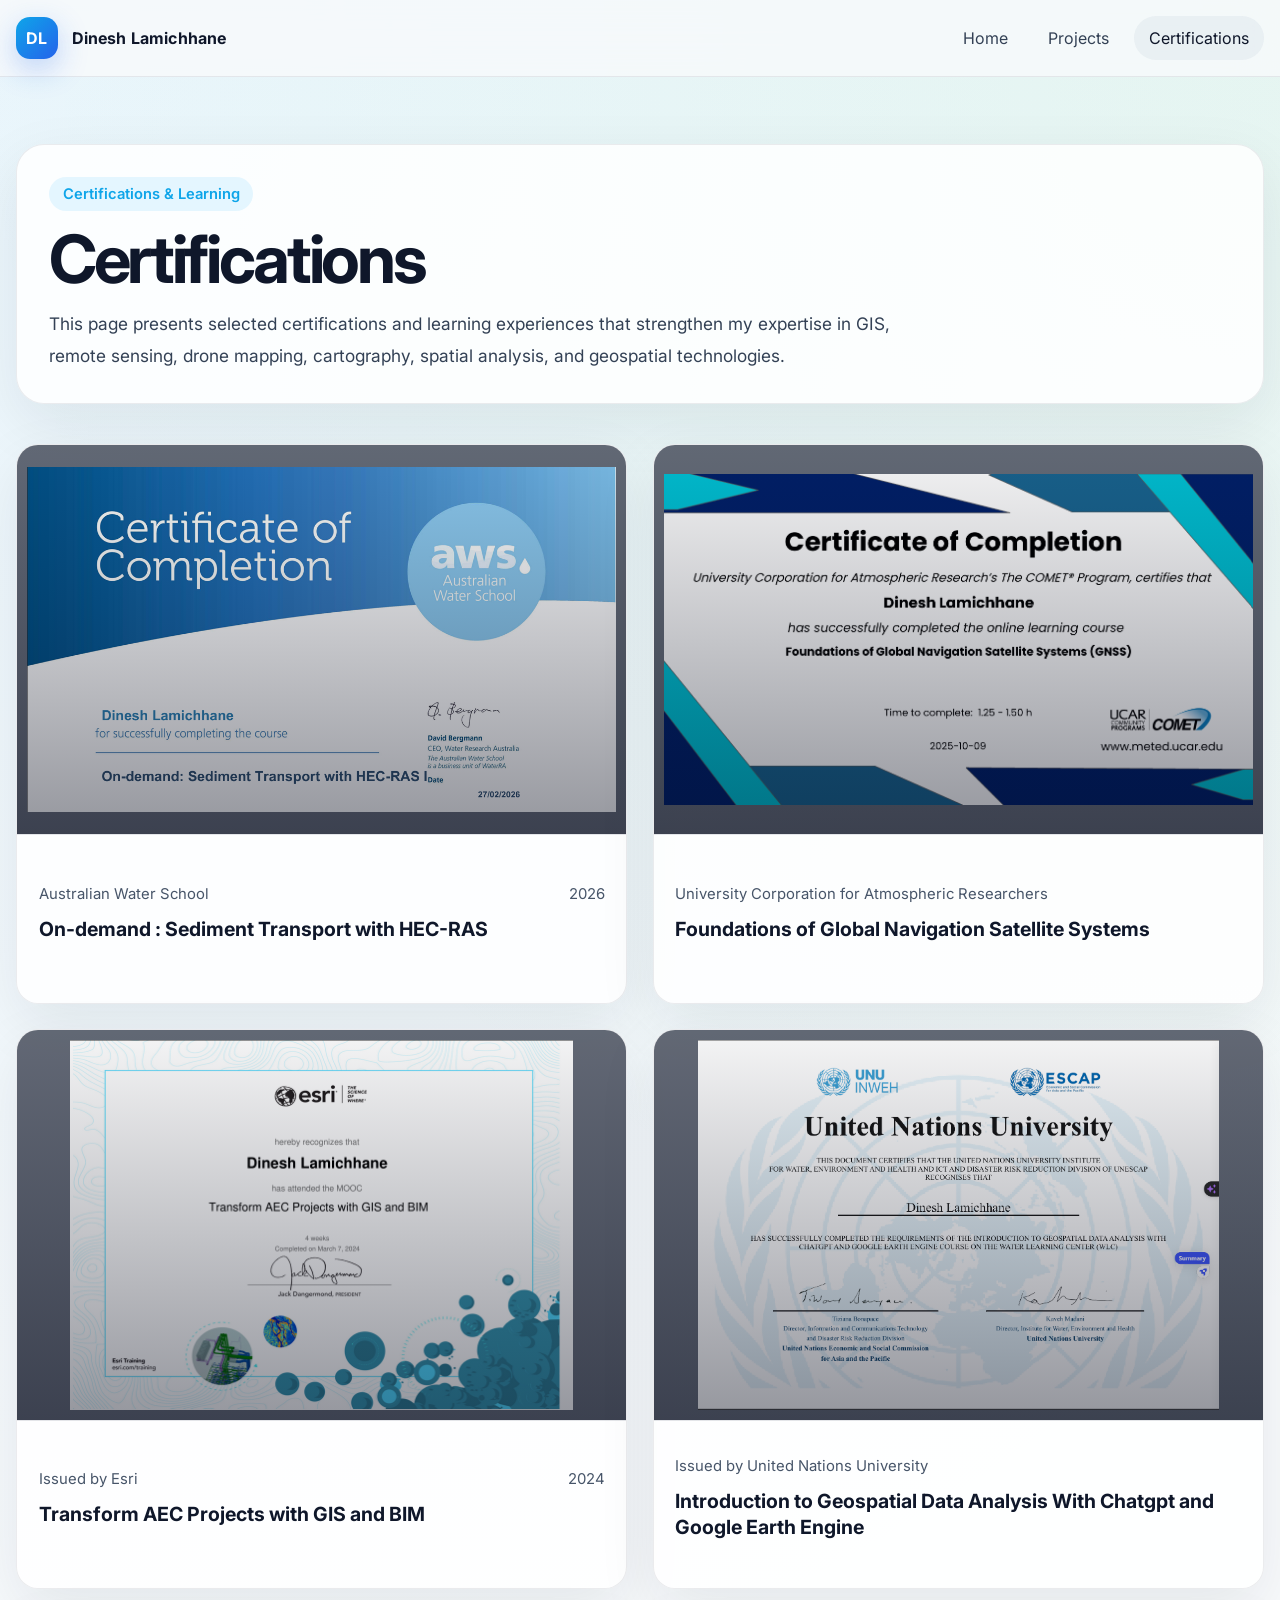
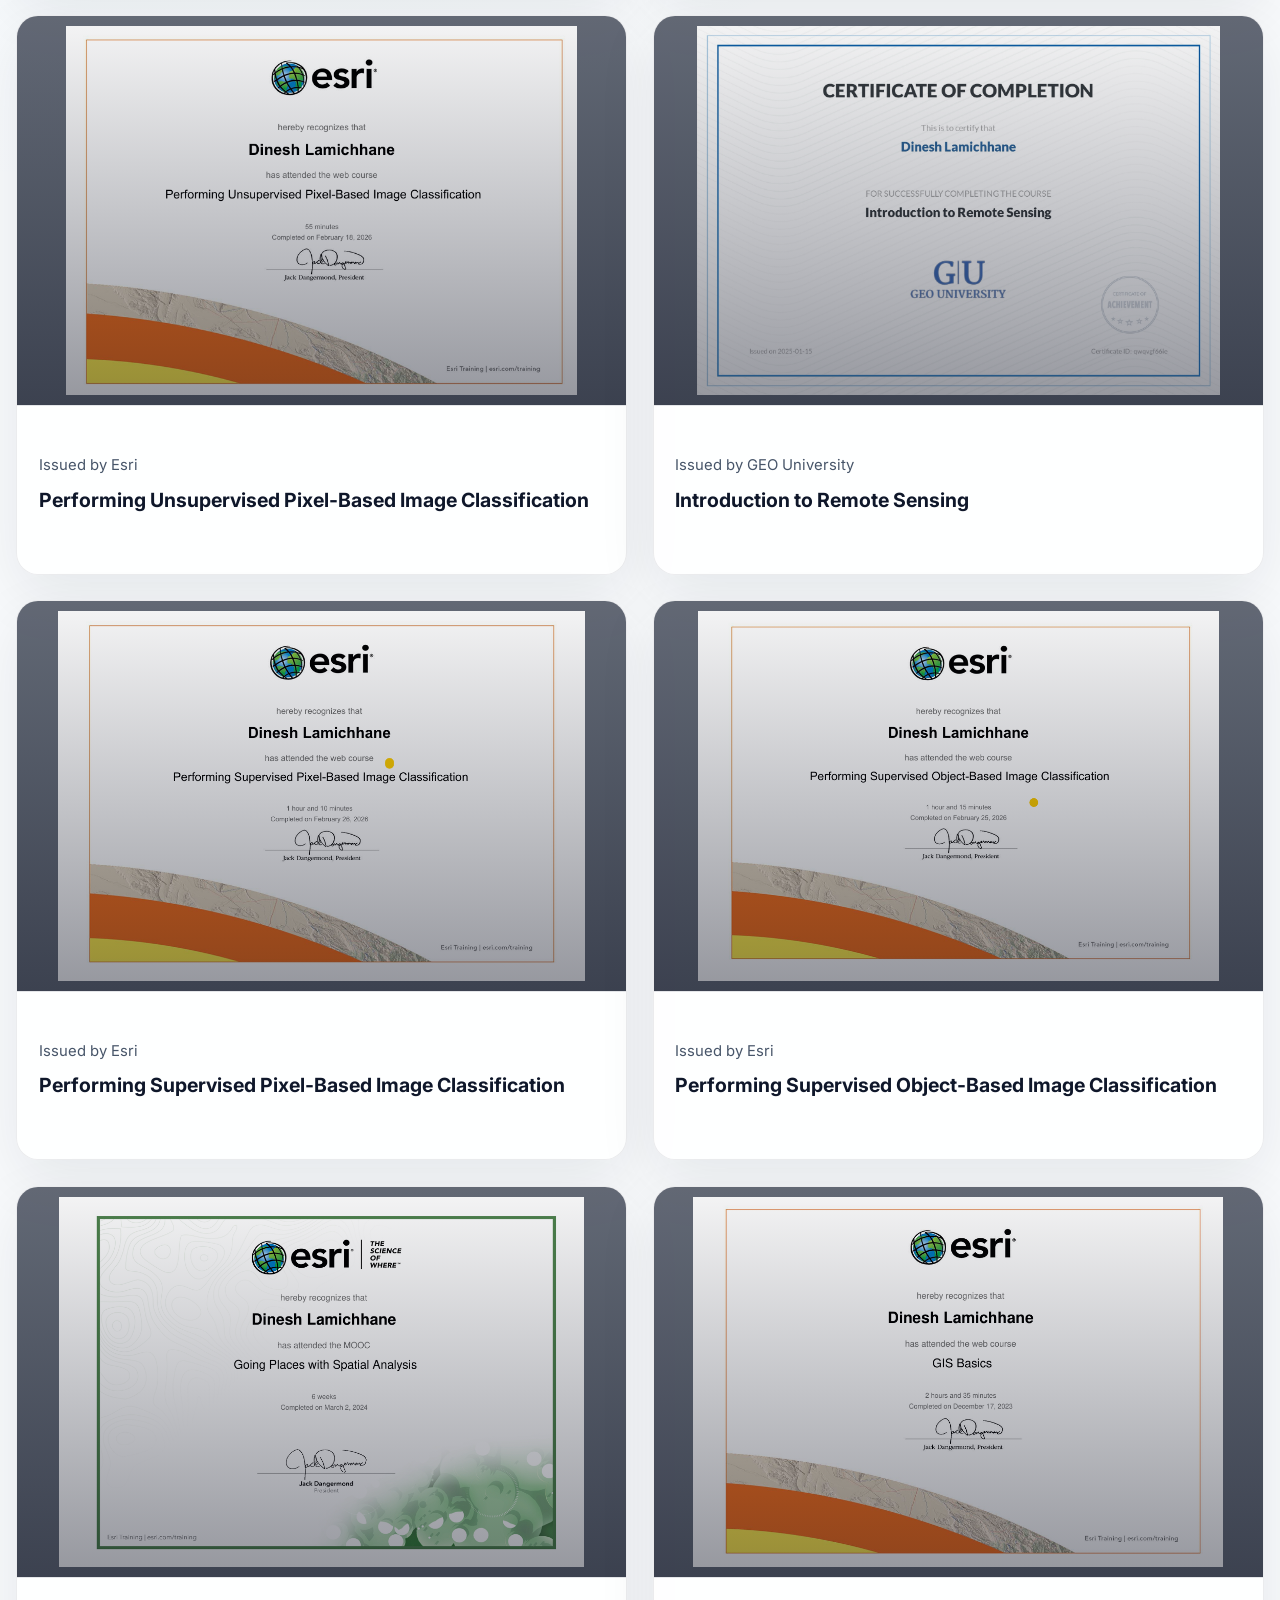
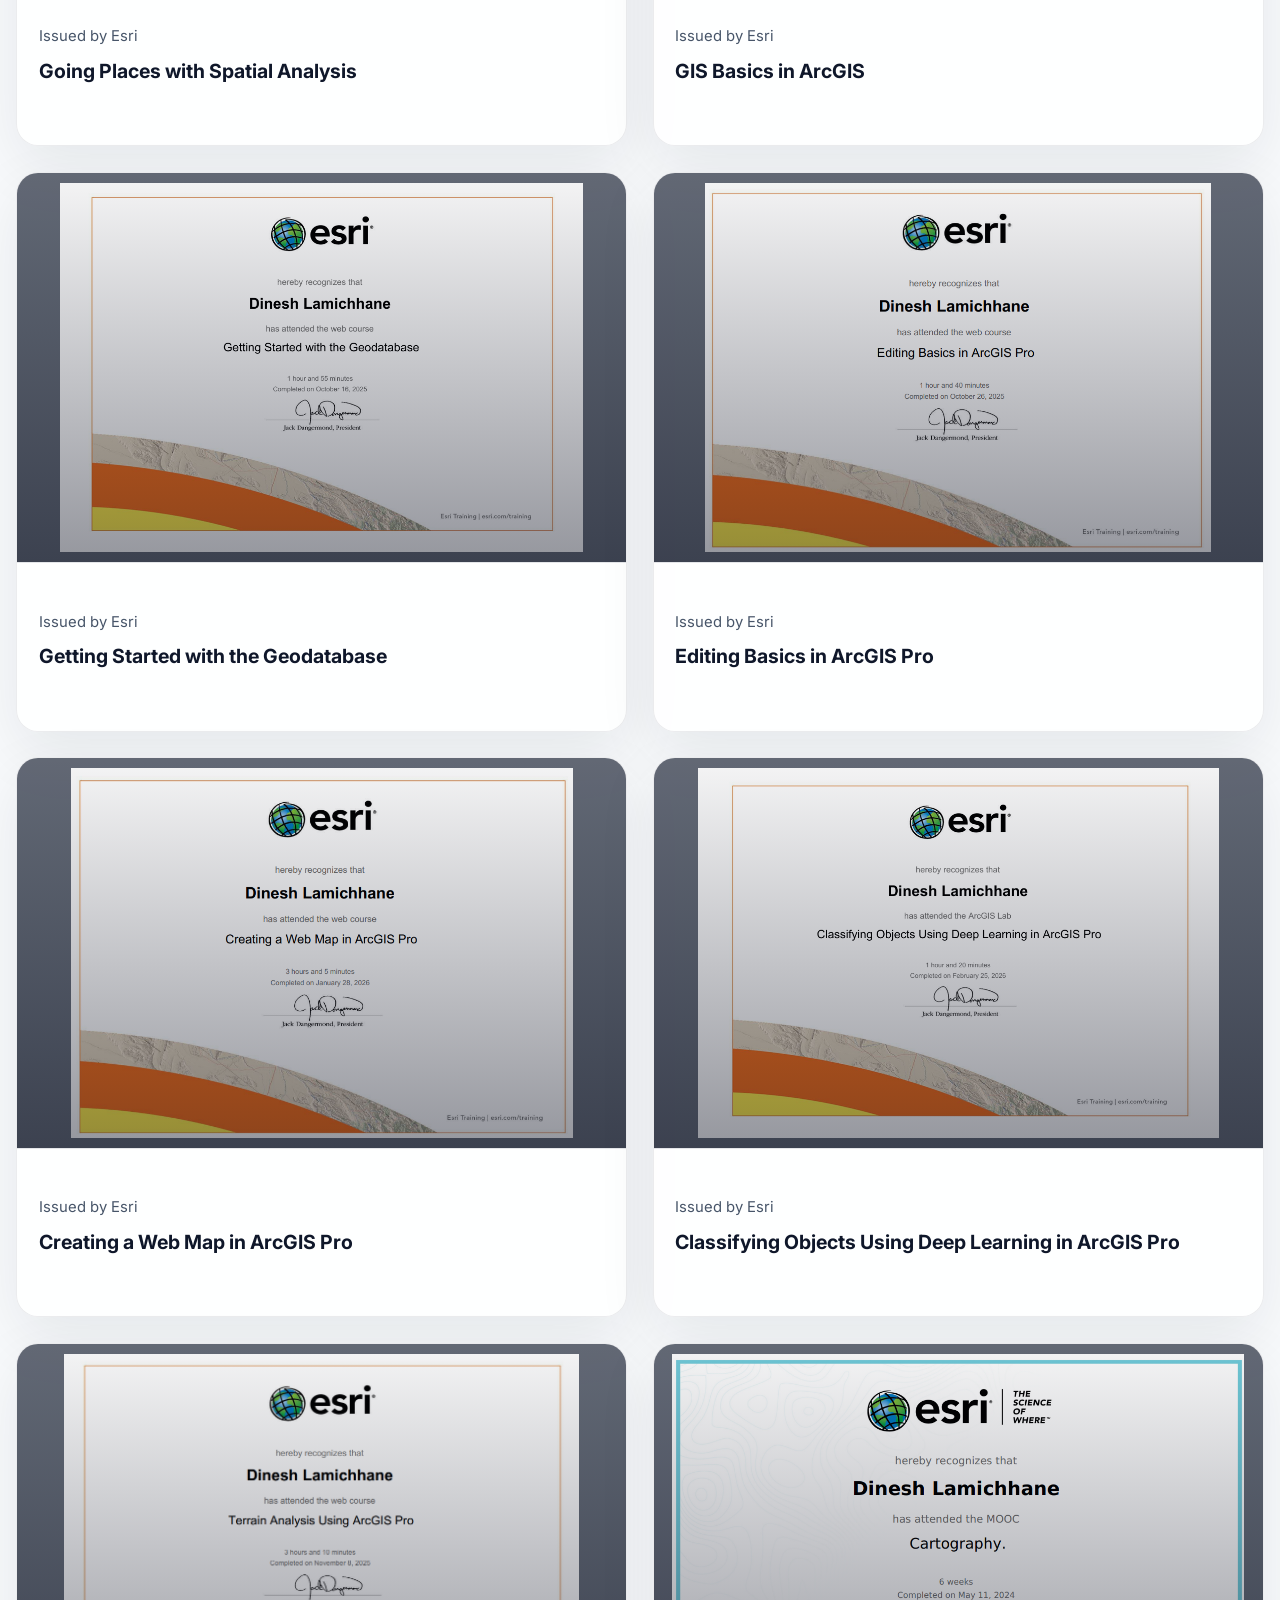
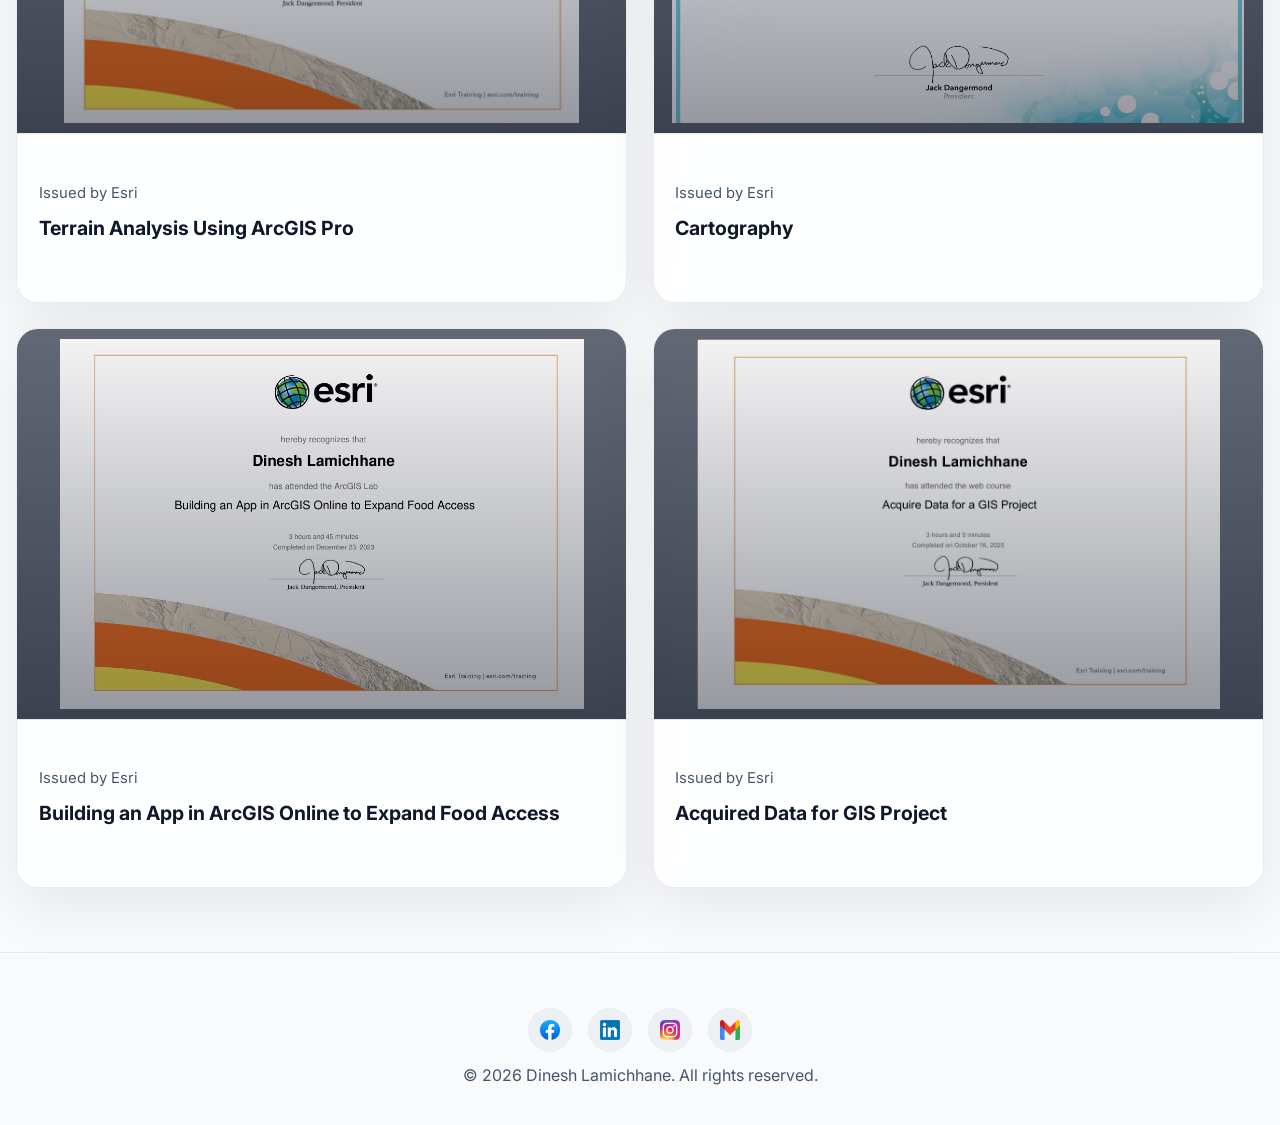
==== commit db338968: "Update certifications.html" ====
--- a/certifications.html
+++ b/certifications.html
@@ -516,20 +516,20 @@
       <div class="container footer-bottom">
         <div class="footer-social">
           <a href="https://www.facebook.com/share/1HYurDYqZ6/?mibextid=wwXIfr" target="_blank" class="social-icon">
-            <img src="https://img.freepik.com/premium-vector/facebook-app-icon-social-media-logo-vector-illustration-meta_277909-402.jpg?semt=ais_hybrid&w=740&q=80" alt="Facebook">
+            <img src="Images/ICONS/facebook-logo.png" alt="Facebook"/>
           </a>
                     
           <a href="https://www.linkedin.com/in/dinesh-lamichhane-501475238/" target="_blank" class="social-icon">
-            <img src="https://img.icons8.com/color/1200/linkedin.jpg" alt="LinkedIn">
+            <img src="Images/ICONS/Linkedin Icon.png" alt="LinkedIn"/>
           </a>
 
           
           <a href="https://www.instagram.com/dinesh_lamxne?igsh=eDFnaHE5Mzd6Ym0x&utm_source=qr" target="_blank" class="social-icon">
-            <img src="https://img.freepik.com/premium-vector/instagram-camera-logo_1273375-1272.jpg?semt=ais_rp_50_assets&w=740&q=80" alt="Instagram">
+            <img src="Images/ICONS/Instagram_icon.png" alt="Instagram"/>
           </a>
 
-          <a href="mailto:dineshlamxne@gmail.com" target="_blank" class="social-icon">
-            <img src="https://img.icons8.com/color/1200/gmail-new.jpg" alt="Email">
+          <a href="/cdn-cgi/l/email-protection#e3878a8d86908b8f828e9b8d86a3848e828a8fcd808c8e" target="_blank" class="social-icon">
+            <img src="Images/ICONS/Gmail_icon.png" alt="Email"/>
           </a>
         </div>
         © 2026 Dinesh Lamichhane. All rights reserved.
